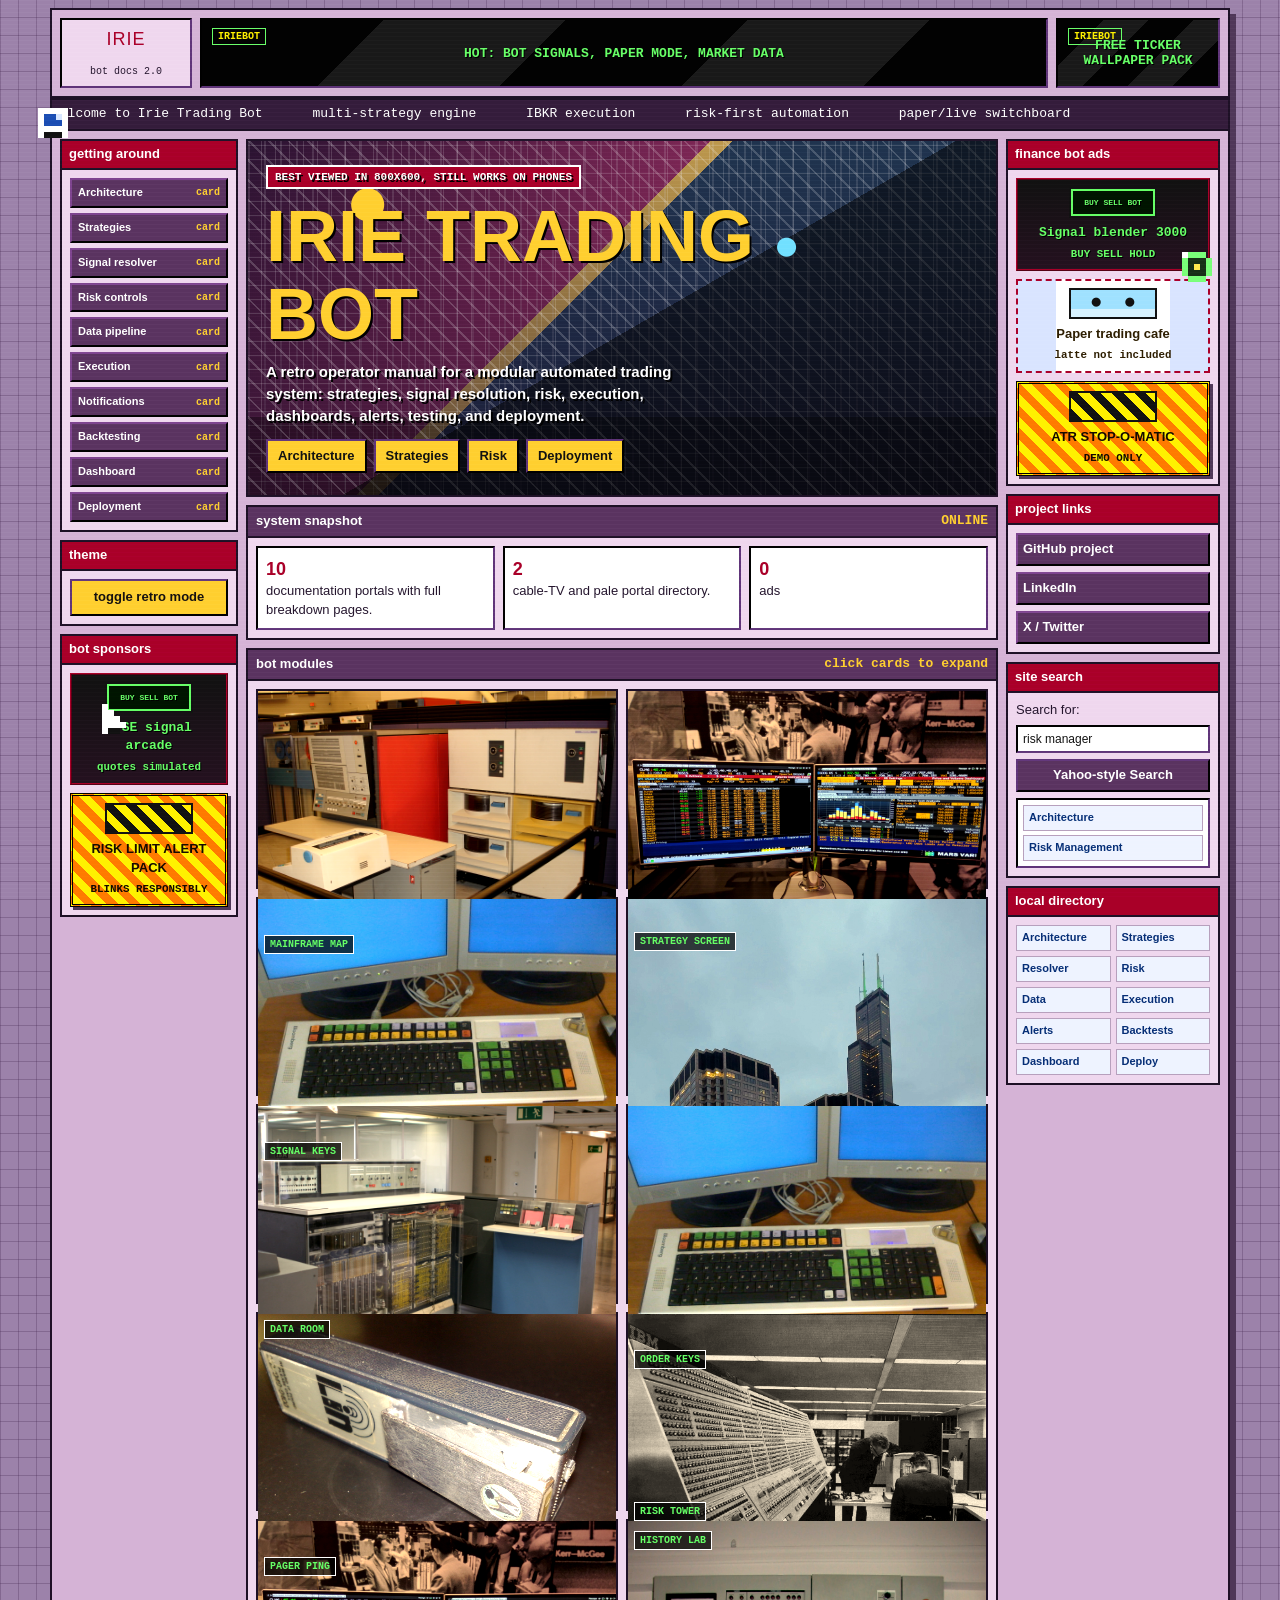
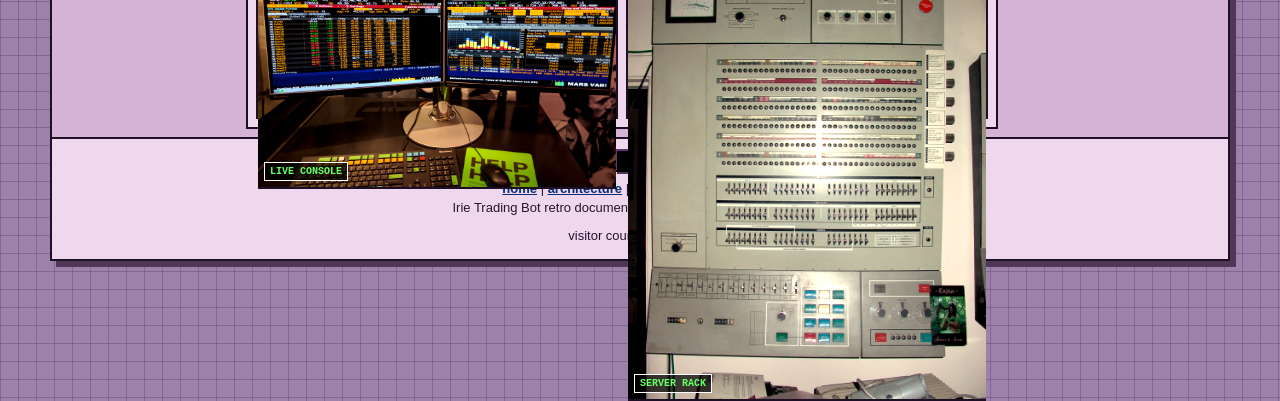
==== index.html @ a52a7d9b "Irie Web live site initial commit" ====
<!DOCTYPE html>
<html lang="en">
<head>
  <meta charset="UTF-8" />
  <meta name="viewport" content="width=device-width, initial-scale=1.0" />
  <title>Irie Trading Bot |  Docs</title>
  <meta name="description" content="A responsive early-2000s retro documentation site for the Irie Trading Bot." />
  <link rel="stylesheet" href="style.css" />
</head>
<body>
  <a class="skip-link" href="#main">Skip to bot sections</a>

  <div class="float-icon disk" style="top: 12%; left: 3%; animation-duration: 11s;"></div>
  <div class="float-icon chip" style="top: 28%; right: 5%; animation-duration: 14s;"></div>
  <div class="float-icon cursor" style="bottom: 18%; left: 8%; animation-duration: 9s;"></div>

  <div class="site-shell">
    <header>
      <div class="top-strip">
        <div class="logo-tile">IRIE<span>bot docs 2.0</span></div>
        <button class="top-ad" type="button" data-ad data-label="HOT: BOT SIGNALS, PAPER MODE, MARKET DATA"></button>
        <button class="top-ad" type="button" data-ad data-label="FREE TICKER WALLPAPER PACK"></button>
      </div>
      <div class="marquee-bar" aria-label="site updates">
        <div class="marquee-track">
          <span>Welcome to Irie Trading Bot </span>
          <span>multi-strategy engine</span>
          <span>IBKR execution</span>
          <span>risk-first automation</span>
          <span>paper/live switchboard</span>
        </div>
      </div>
    </header>

    <div class="layout">
      <aside class="side-rail" aria-label="section navigation">
        <section class="box">
          <div class="box-title">getting around</div>
          <div class="box-body">
            <nav>
              <ul class="toc-list">
                <li><a class="toc-link" href="#architecture">Architecture <small>card</small></a></li>
                <li><a class="toc-link" href="#strategies">Strategies <small>card</small></a></li>
                <li><a class="toc-link" href="#signal-resolver">Signal resolver <small>card</small></a></li>
                <li><a class="toc-link" href="#risk-management">Risk controls <small>card</small></a></li>
                <li><a class="toc-link" href="#data-pipeline">Data pipeline <small>card</small></a></li>
                <li><a class="toc-link" href="#execution">Execution <small>card</small></a></li>
                <li><a class="toc-link" href="#notifications">Notifications <small>card</small></a></li>
                <li><a class="toc-link" href="#backtesting">Backtesting <small>card</small></a></li>
                <li><a class="toc-link" href="#dashboard">Dashboard <small>card</small></a></li>
                <li><a class="toc-link" href="#deployment">Deployment <small>card</small></a></li>
              </ul>
            </nav>
          </div>
        </section>

        <section class="box">
          <div class="box-title">theme</div>
          <div class="box-body">
            <button class="theme-toggle" type="button" data-theme-toggle>toggle retro mode</button>
          </div>
        </section>

        <section class="box">
          <div class="box-title">bot sponsors</div>
          <div class="box-body ad-stack">
            <button class="ad-unit market-ad" type="button" data-ad>
              <span class="ad-pixel ticker"></span>
              NYSE signal arcade
              <small>quotes simulated</small>
            </button>
            <button class="ad-unit alert-ad" type="button" data-ad>
              <span class="ad-pixel warning"></span>
              Risk limit alert pack
              <small>blinks responsibly</small>
            </button>
          </div>
        </section>
      </aside>

      <main class="content" id="main">
        <section class="hero home-hero" aria-labelledby="page-title">
          <div class="hero-grid"></div>
          <div class="hero-art"></div>
          <div class="hero-copy">
            <span class="hero-kicker">best viewed in 800x600, still works on phones</span>
            <h1 id="page-title">Irie Trading Bot</h1>
            <p>A retro operator manual for a modular automated trading system: strategies, signal resolution, risk, execution, dashboards, alerts, testing, and deployment.</p>
            <div class="hero-buttons">
              <a class="button" href="architecture.html">Architecture</a>
              <a class="button" href="strategies.html">Strategies</a>
              <a class="button" href="risk-management.html">Risk</a>
              <a class="button" href="deployment.html">Deployment</a>
            </div>
          </div>
        </section>

        <section class="section-window" aria-labelledby="snapshot-title">
          <div class="window-title"><span id="snapshot-title">system snapshot</span><span>ONLINE</span></div>
          <div class="intro-grid">
            <div class="stat-box"><strong>10</strong> documentation portals with full breakdown pages.</div>
            <div class="stat-box"><strong>2</strong> cable-TV and pale portal directory.</div>
            <div class="stat-box"><strong>0</strong>  ads</div>
          </div>
        </section>

        <section class="section-window" aria-labelledby="cards-title">
          <div class="window-title"><span id="cards-title">bot modules</span><span>click cards to expand</span></div>
          <div class="card-grid">
            <article class="retro-card" id="architecture">
              <button class="card-trigger" type="button" data-card-toggle aria-expanded="false">
                <span class="card-image" data-art="architecture"><img src="images/IBM_System360_Model_30.jpg" alt="Vintage IBM System/360 computer installation" loading="lazy" /><span class="image-badge">mainframe map</span></span>
                <span class="card-label"><strong>Modular Architecture</strong><span>Config, data, strategies, live engine, execution, risk, monitoring, and backtest modules.</span></span>
              </button>
              <div class="card-detail">
                <p>The bot is arranged as independent services connected by clear contracts, so each layer can be swapped, tested, or extended without rewriting the whole system.</p>
                <div class="card-actions"><a class="button" href="architecture.html">open architecture page</a></div>
              </div>
            </article>

            <article class="retro-card" id="strategies">
              <button class="card-trigger" type="button" data-card-toggle aria-expanded="false">
                <span class="card-image" data-art="strategies"><img src="images/Bloomberg_Terminal_Museum.jpg" alt="Bloomberg terminal with market screens and keyboard" loading="lazy" /><span class="image-badge">strategy screen</span></span>
                <span class="card-label"><strong>Multi-Strategy Engine</strong><span>Trend following, mean reversion, and planned breakout logic share one signal language.</span></span>
              </button>
              <div class="card-detail">
                <p>Strategies calculate their own indicators and return normalized signals, allowing the resolver to decide how the portfolio should act.</p>
                <div class="card-actions"><a class="button" href="strategies.html">open strategies page</a></div>
              </div>
            </article>

            <article class="retro-card" id="signal-resolver">
              <button class="card-trigger" type="button" data-card-toggle aria-expanded="false">
                <span class="card-image" data-art="signal-resolver"><img src="images/Bloomberg_terminal_keyboard.jpg" alt="Early 2000s Bloomberg terminal keyboard" loading="lazy" /><span class="image-badge">signal keys</span></span>
                <span class="card-label"><strong>Signal Resolver</strong><span>Merges competing strategy votes and blocks unsafe position transitions.</span></span>
              </button>
              <div class="card-detail">
                <p>The resolver prevents duplicate entries, closes before reversing, and avoids naked shorting by respecting current holdings before issuing orders.</p>
                <div class="card-actions"><a class="button" href="signal-resolver.html">open resolver page</a></div>
              </div>
            </article>

            <article class="retro-card" id="risk-management">
              <button class="card-trigger" type="button" data-card-toggle aria-expanded="false">
                <span class="card-image" data-art="risk-management"><img src="images/Chicago.Mercantile.Exchange.jpg" alt="Chicago Mercantile Exchange buildings at dusk" loading="lazy" /><span class="image-badge">risk tower</span></span>
                <span class="card-label"><strong>Risk Management</strong><span>Kelly sizing, portfolio heat, exposure limits, daily loss guards, drawdown controls, and ATR stops.</span></span>
              </button>
              <div class="card-detail">
                <p>Risk is treated as the operating system: every trade must pass position sizing, exposure, loss-limit, and stop-placement checks.</p>
                <div class="card-actions"><a class="button" href="risk-management.html">open risk page</a></div>
              </div>
            </article>

            <article class="retro-card" id="data-pipeline">
              <button class="card-trigger" type="button" data-card-toggle aria-expanded="false">
                <span class="card-image" data-art="data-pipeline"><img src="images/DM_IBM_S360.jpg" alt="IBM System/360 computer and operator console" loading="lazy" /><span class="image-badge">data room</span></span>
                <span class="card-label"><strong>Data Pipeline</strong><span>Fetching, caching, rate limiting, and provider abstraction for new data sources.</span></span>
              </button>
              <div class="card-detail">
                <p>The pipeline fetches market bars, caches reusable data, protects provider limits, and keeps the rest of the bot independent from source-specific quirks.</p>
                <div class="card-actions"><a class="button" href="data-pipeline.html">open data page</a></div>
              </div>
            </article>

            <article class="retro-card" id="execution">
              <button class="card-trigger" type="button" data-card-toggle aria-expanded="false">
                <span class="card-image" data-art="execution"><img src="images/Bloomberg_terminal_keyboard.jpg" alt="Financial terminal keyboard used for trading commands" loading="lazy" /><span class="image-badge">order keys</span></span>
                <span class="card-label"><strong>Execution</strong><span>IBKR integration, paper/live modes, market orders, bracket orders, and broker adapters.</span></span>
              </button>
              <div class="card-detail">
                <p>The execution layer translates approved portfolio intent into broker-ready orders while preserving a paper-mode safety lane.</p>
                <div class="card-actions"><a class="button" href="execution.html">open execution page</a></div>
              </div>
            </article>

            <article class="retro-card" id="notifications">
              <button class="card-trigger" type="button" data-card-toggle aria-expanded="false">
                <span class="card-image" data-art="notifications"><img src="images/Motorolaradiobeeper.jpg" alt="Vintage Motorola radio pager" loading="lazy" /><span class="image-badge">pager ping</span></span>
                <span class="card-label"><strong>Notifications</strong><span>Discord webhooks and Telegram bots for trade, error, and status updates.</span></span>
              </button>
              <div class="card-detail">
                <p>Alerts keep the operator informed when trades fire, safeguards trip, connectivity changes, or background services need attention.</p>
                <div class="card-actions"><a class="button" href="notifications.html">open alerts page</a></div>
              </div>
            </article>

            <article class="retro-card" id="backtesting">
              <button class="card-trigger" type="button" data-card-toggle aria-expanded="false">
                <span class="card-image" data-art="backtesting"><img src="images/360-91-panel.jpg" alt="IBM System/360 Model 91 operator panel" loading="lazy" /><span class="image-badge">history lab</span></span>
                <span class="card-label"><strong>Backtesting</strong><span>Historical validation, performance metrics, and a path toward multi-strategy simulation.</span></span>
              </button>
              <div class="card-detail">
                <p>The backtesting engine measures strategy behavior before live deployment, highlighting returns, drawdown, win rate, Sharpe, and trade quality.</p>
                <div class="card-actions"><a class="button" href="backtesting.html">open backtesting page</a></div>
              </div>
            </article>

            <article class="retro-card" id="dashboard">
              <button class="card-trigger" type="button" data-card-toggle aria-expanded="false">
                <span class="card-image" data-art="dashboard"><img src="images/Bloomberg_Terminal_Museum.jpg" alt="Bloomberg terminal dashboard screens" loading="lazy" /><span class="image-badge">live console</span></span>
                <span class="card-label"><strong>FastAPI Dashboard</strong><span>Local browser views for positions, equity, health, signals, and live bot state.</span></span>
              </button>
              <div class="card-detail">
                <p>The dashboard exposes operational endpoints and human-readable views for monitoring the bot without tailing logs all day.</p>
                <div class="card-actions"><a class="button" href="dashboard.html">open dashboard page</a></div>
              </div>
            </article>

            <article class="retro-card" id="deployment">
              <button class="card-trigger" type="button" data-card-toggle aria-expanded="false">
                <span class="card-image" data-art="deployment"><img src="images/IBM360-65-1.corestore.jpg" alt="IBM System/360 Model 65 operator console" loading="lazy" /><span class="image-badge">server rack</span></span>
                <span class="card-label"><strong>Deployment</strong><span>Oracle Cloud VPS, Docker, systemd, secrets, networking, and server hardening.</span></span>
              </button>
              <div class="card-detail">
                <p>Deployment turns the bot into a managed service with predictable startup, logs, environment files, firewall rules, and recovery behavior.</p>
                <div class="card-actions"><a class="button" href="deployment.html">open deployment page</a></div>
              </div>
            </article>
          </div>
        </section>
      </main>

      <aside class="right-rail" aria-label="ads and project links">
        <section class="box">
          <div class="box-title">finance bot ads</div>
          <div class="box-body ad-stack">
            <button class="ad-unit market-ad" type="button" data-ad>
              <span class="ad-pixel ticker"></span>
              Signal blender 3000
              <small>BUY SELL HOLD</small>
            </button>
            <button class="ad-unit bot-ad" type="button" data-ad>
              <span class="ad-pixel robot"></span>
              Paper trading cafe
              <small>latte not included</small>
            </button>
            <button class="ad-unit alert-ad" type="button" data-ad>
              <span class="ad-pixel warning"></span>
              ATR stop-o-matic
              <small>demo only</small>
            </button>
          </div>
        </section>

        <section class="box">
          <div class="box-title">project links</div>
          <div class="box-body social-grid">
            <a href="https://github.com/Native-254/trading-bot" target="_blank" rel="noreferrer">GitHub project</a>
            <a href="https://www.linkedin.com/in/munene-howell-146163202/" target="_blank" rel="noreferrer">LinkedIn</a>
            <a href="https://x.com/howie2541" target="_blank" rel="noreferrer">X / Twitter</a>
          </div>
        </section>

        <section class="box">
          <div class="box-title">site search</div>
          <div class="box-body">
            <form class="site-search" data-site-search>
              <label for="site-search">Search for:</label>
              <input id="site-search" type="search" value="risk manager" autocomplete="off" />
              <button class="plain-button" type="submit">Yahoo-style Search</button>
              <div class="search-results" data-search-results aria-live="polite"></div>
            </form>
          </div>
        </section>

        <section class="box">
          <div class="box-title">local directory</div>
          <div class="box-body directory-grid">
            <a href="architecture.html">Architecture</a>
            <a href="strategies.html">Strategies</a>
            <a href="signal-resolver.html">Resolver</a>
            <a href="risk-management.html">Risk</a>
            <a href="data-pipeline.html">Data</a>
            <a href="execution.html">Execution</a>
            <a href="notifications.html">Alerts</a>
            <a href="backtesting.html">Backtests</a>
            <a href="dashboard.html">Dashboard</a>
            <a href="deployment.html">Deploy</a>
          </div>
        </section>
      </aside>
    </div>

    <footer class="footer">
      <div class="footer-icons" aria-label="retro footer badges">
        <a class="footer-icon" href="index.html">HOME</a>
        <a class="footer-icon" href="architecture.html">SYS MAP</a>
        <a class="footer-icon" href="risk-management.html">RISK</a>
        <a class="footer-icon" href="dashboard.html">LIVE</a>
        <a class="footer-icon" href="deployment.html">VPS</a>
      </div>
      <a href="index.html">home</a> |
      <a href="architecture.html">architecture</a> |
      <a href="strategies.html">strategies</a> |
      <a href="deployment.html">deployment</a>
      <br />
      Irie Trading Bot retro documentation. Best viewed anywhere now.
      <br />
      visitor count: <span class="counter" data-counter>000128</span>
    </footer>
  </div>

  <script src="site.js"></script>
</body>
</html>
---- style.css ----
:root {
  color-scheme: dark;
  --page: #9c82aa;
  --page-grid: rgba(63, 35, 76, 0.28);
  --ink: #24152d;
  --panel: #d5b3d6;
  --panel-soft: #efd7ee;
  --panel-dark: #5a3360;
  --panel-darker: #341c3b;
  --trim: #1d1025;
  --hot: #a90028;
  --hot-2: #ffcf2f;
  --link: #062e76;
  --visited: #5b1877;
  --green: #54b448;
  --blue: #6ca8d9;
  --shadow: #4f3758;
  --ad: #f1dc73;
  --ad-ink: #2c1d00;
  --card-radius: 0;
}

body.light-retro {
  color-scheme: light;
  --page: #d7e6f9;
  --page-grid: rgba(79, 112, 150, 0.22);
  --ink: #142944;
  --panel: #f4f8ff;
  --panel-soft: #ffffff;
  --panel-dark: #c8d9ef;
  --panel-darker: #6d8ab0;
  --trim: #1a3559;
  --hot: #7b1d8a;
  --hot-2: #fff06a;
  --link: #0645ad;
  --visited: #673c96;
  --green: #227a30;
  --blue: #2d71ad;
  --shadow: #7f9dc1;
  --ad: #fff3a8;
  --ad-ink: #1c2a3b;
}

* {
  box-sizing: border-box;
}

html {
  scroll-behavior: smooth;
}

body {
  margin: 0;
  min-width: 320px;
  background:
    linear-gradient(90deg, var(--page-grid) 1px, transparent 1px),
    linear-gradient(0deg, var(--page-grid) 1px, transparent 1px),
    var(--page);
  background-size: 18px 18px;
  color: var(--ink);
  font-family: Verdana, Geneva, Tahoma, sans-serif;
  font-size: 13px;
  line-height: 1.45;
}

body::before {
  content: "";
  position: fixed;
  inset: 0;
  pointer-events: none;
  background: repeating-linear-gradient(
    to bottom,
    rgba(255, 255, 255, 0.08),
    rgba(255, 255, 255, 0.08) 1px,
    transparent 1px,
    transparent 4px
  );
  mix-blend-mode: soft-light;
  z-index: 20;
}

a {
  color: var(--link);
  font-weight: 700;
  text-decoration: underline;
}

a:visited {
  color: var(--visited);
}

a:hover,
a:focus-visible {
  background: var(--hot-2);
  color: #160a1d;
  outline: 2px dotted var(--trim);
  outline-offset: 2px;
}

button,
.button,
.toc-link,
.card-trigger,
.ad-unit {
  cursor: pointer;
}

button {
  font: inherit;
}

.skip-link {
  position: absolute;
  left: 8px;
  top: -40px;
  background: var(--hot-2);
  color: #111;
  padding: 6px 10px;
  z-index: 30;
}

.skip-link:focus {
  top: 8px;
}

.site-shell {
  width: min(1180px, calc(100% - 18px));
  margin: 8px auto 24px;
  border: 2px solid var(--trim);
  box-shadow: 6px 6px 0 var(--shadow);
  background: var(--panel);
}

.top-strip {
  display: grid;
  grid-template-columns: 132px 1fr 164px;
  gap: 8px;
  padding: 8px;
  border-bottom: 2px solid var(--trim);
  background: var(--panel);
}

.logo-tile,
.top-ad {
  min-height: 70px;
  border: 2px inset var(--trim);
  background: var(--panel-soft);
}

.logo-tile {
  display: grid;
  place-items: center;
  text-align: center;
  font-family: Impact, "Arial Black", sans-serif;
  font-size: 18px;
  letter-spacing: 1px;
  color: var(--hot);
  text-decoration: none;
}

.logo-tile:visited {
  color: var(--hot);
}

.logo-tile span {
  display: block;
  color: var(--ink);
  font-family: "Courier New", monospace;
  font-size: 10px;
  letter-spacing: 0;
}

.top-ad {
  position: relative;
  overflow: hidden;
  background:
    linear-gradient(135deg, #020202 0 20%, #191919 20% 40%, #020202 40% 60%, #191919 60% 80%, #020202 80%),
    #020202;
}

.top-ad::before {
  content: "IRIEBOT";
  position: absolute;
  left: 10px;
  top: 8px;
  padding: 2px 5px;
  border: 1px solid #66ff66;
  color: #fff100;
  font: 700 10px "Courier New", monospace;
}

.top-ad::after {
  content: attr(data-label);
  position: absolute;
  inset: 0;
  display: grid;
  place-items: center;
  color: #66ff66;
  font: 700 13px "Courier New", monospace;
  text-align: center;
  text-shadow: 1px 1px #000;
}

.marquee-bar {
  overflow: hidden;
  border-top: 2px solid var(--trim);
  border-bottom: 2px solid var(--trim);
  background: var(--panel-darker);
  color: #fff;
  font-family: "Courier New", monospace;
  white-space: nowrap;
}

.marquee-track {
  display: inline-block;
  min-width: 100%;
  padding: 5px 0;
  animation: marquee 28s linear infinite;
}

.marquee-track span {
  padding-right: 42px;
}

@keyframes marquee {
  from { transform: translateX(100%); }
  to { transform: translateX(-100%); }
}

.layout {
  display: grid;
  grid-template-columns: 178px minmax(0, 1fr) 214px;
  gap: 8px;
  padding: 8px;
}

.side-rail,
.right-rail,
.content {
  min-width: 0;
}

.box {
  border: 2px solid var(--trim);
  background: var(--panel-soft);
  margin-bottom: 8px;
}

.box-title {
  padding: 4px 7px;
  background: var(--hot);
  color: #fff;
  font-weight: 700;
  text-transform: lowercase;
  border-bottom: 2px solid var(--trim);
}

.box-body {
  padding: 8px;
}

.toc-list,
.link-list {
  display: grid;
  gap: 5px;
  margin: 0;
  padding: 0;
  list-style: none;
}

.toc-link {
  display: grid;
  grid-template-columns: 1fr auto;
  gap: 4px;
  align-items: center;
  padding: 5px 6px;
  border: 2px outset var(--panel-darker);
  background: var(--panel-dark);
  color: #fff;
  font-size: 11px;
  text-decoration: none;
}

.toc-link:visited {
  color: #fff;
}

.toc-link:hover,
.toc-link:focus-visible {
  border-style: inset;
  background: var(--hot);
  color: #fff;
}

.toc-link small {
  color: var(--hot-2);
  font: 700 10px "Courier New", monospace;
}

.theme-toggle {
  width: 100%;
  padding: 7px;
  border: 2px outset var(--trim);
  background: var(--hot-2);
  color: #151010;
  font-weight: 700;
}

.theme-toggle:active {
  border-style: inset;
}

.hero {
  position: relative;
  min-height: 292px;
  overflow: hidden;
  border: 2px solid var(--trim);
  background: #111;
}

.hero.home-hero {
  background:
    linear-gradient(rgba(27, 13, 40, 0.15), rgba(27, 13, 40, 0.65)),
    repeating-linear-gradient(90deg, rgba(255,255,255,0.15) 0 2px, transparent 2px 16px),
    linear-gradient(135deg, #2c1433 0%, #8f2b5d 42%, #d9b053 42% 44%, #203a55 44% 100%);
}

.hero.topic-hero {
  min-height: 248px;
}

.hero-grid {
  position: absolute;
  inset: 0;
  opacity: 0.95;
  background:
    linear-gradient(transparent 0 78%, rgba(0,0,0,0.35) 78%),
    repeating-linear-gradient(0deg, transparent 0 13px, rgba(255,255,255,0.16) 13px 14px),
    repeating-linear-gradient(90deg, transparent 0 13px, rgba(255,255,255,0.16) 13px 14px);
}

.hero-art {
  position: absolute;
  inset: 0;
  background:
    radial-gradient(circle at 16% 18%, var(--hot-2) 0 16px, transparent 17px),
    radial-gradient(circle at 72% 30%, #71e0ff 0 9px, transparent 10px),
    linear-gradient(150deg, transparent 0 52%, rgba(0,0,0,0.52) 52%),
    repeating-linear-gradient(45deg, transparent 0 12px, rgba(255,255,255,0.18) 12px 14px);
}

.hero-copy {
  position: relative;
  z-index: 1;
  width: min(620px, 92%);
  padding: 24px 18px 22px;
  color: #fff;
  text-shadow: 2px 2px #000;
}

.hero-kicker {
  display: inline-block;
  padding: 4px 7px;
  margin-bottom: 9px;
  border: 2px solid #fff;
  background: var(--hot);
  color: #fff;
  font: 700 11px "Courier New", monospace;
  text-transform: uppercase;
}

h1,
h2,
h3 {
  margin: 0 0 8px;
  line-height: 1.08;
}

h1 {
  font-family: Impact, "Arial Black", sans-serif;
  font-size: clamp(38px, 8vw, 72px);
  color: var(--hot-2);
  letter-spacing: 0;
  text-transform: uppercase;
}

.topic-hero h1 {
  font-size: clamp(34px, 7vw, 62px);
}

h2 {
  font-size: 18px;
  color: var(--hot);
}

h3 {
  font-size: 14px;
  color: var(--panel-darker);
}

.hero-copy p {
  max-width: 52ch;
  margin: 0 0 12px;
  font-size: 15px;
  font-weight: 700;
}

.topic-art {
  position: absolute;
  right: 16px;
  bottom: 16px;
  width: min(300px, 38%);
  height: 132px;
  z-index: 1;
  border: 2px solid #fff;
  box-shadow: 5px 5px 0 rgba(0, 0, 0, 0.55);
}

.topic-art .card-image {
  display: block;
  width: 100%;
  height: 100%;
  border-bottom: 0;
}

.hero-buttons {
  display: flex;
  flex-wrap: wrap;
  gap: 7px;
}

.button {
  display: inline-flex;
  align-items: center;
  justify-content: center;
  min-height: 32px;
  padding: 6px 10px;
  border: 2px outset var(--trim);
  background: var(--hot-2);
  color: #111;
  font-weight: 700;
  text-decoration: none;
  text-shadow: none;
}

.button:visited {
  color: #111;
}

.button:hover,
.button:focus-visible {
  border-style: inset;
  background: #fff;
}

.section-window {
  margin-top: 8px;
  border: 2px solid var(--trim);
  background: var(--panel-soft);
}

.window-title {
  display: flex;
  justify-content: space-between;
  gap: 8px;
  padding: 5px 8px;
  border-bottom: 2px solid var(--trim);
  background: var(--panel-dark);
  color: #fff;
  font-weight: 700;
}

.window-title span:last-child {
  color: var(--hot-2);
  font-family: "Courier New", monospace;
}

.intro-grid {
  display: grid;
  grid-template-columns: repeat(3, 1fr);
  gap: 8px;
  padding: 8px;
}

.stat-box {
  min-height: 84px;
  border: 2px inset var(--trim);
  background: #fff;
  padding: 8px;
}

.stat-box strong {
  display: block;
  color: var(--hot);
  font-size: 18px;
}

.card-grid {
  display: grid;
  grid-template-columns: repeat(2, minmax(0, 1fr));
  gap: 8px;
  padding: 8px;
}

.retro-card {
  border: 2px solid var(--trim);
  background: var(--panel);
  scroll-margin-top: 10px;
}

.card-trigger {
  width: 100%;
  display: grid;
  grid-template-rows: 118px auto;
  padding: 0;
  border: 0;
  text-align: left;
  background: transparent;
  color: inherit;
}

.card-image {
  position: relative;
  display: block;
  overflow: hidden;
  border-bottom: 2px solid var(--trim);
  background: var(--art-bg, #293b66);
}

.card-image img {
  position: relative;
  z-index: 2;
  display: block;
  width: 100%;
  height: 100%;
  min-height: inherit;
  object-fit: cover;
  filter: sepia(0.32) saturate(1.35) contrast(1.14);
}

.card-image::before,
.card-image::after {
  content: "";
  position: absolute;
  inset: 0;
  z-index: 0;
}

.card-image::before {
  background:
    var(--art-one, radial-gradient(circle at 20% 25%, #fff 0 8px, transparent 9px)),
    var(--art-two, linear-gradient(135deg, transparent 0 50%, rgba(0,0,0,0.35) 50%)),
    repeating-linear-gradient(90deg, rgba(255,255,255,0.18) 0 2px, transparent 2px 14px);
}

.card-image::after {
  background:
    linear-gradient(90deg, rgba(255,255,255,0.1), transparent 34%, rgba(0,0,0,0.16)),
    repeating-linear-gradient(0deg, transparent 0 10px, rgba(0,0,0,0.18) 10px 11px),
    repeating-linear-gradient(90deg, transparent 0 10px, rgba(0,0,0,0.12) 10px 11px);
  pointer-events: none;
}

.image-badge {
  position: absolute;
  left: 6px;
  bottom: 6px;
  z-index: 3;
  padding: 3px 5px;
  border: 1px solid #fff;
  background: rgba(0, 0, 0, 0.72);
  color: #66ff66;
  font: 700 10px "Courier New", monospace;
  text-transform: uppercase;
}

.card-label {
  display: grid;
  gap: 5px;
  padding: 8px;
}

.card-label strong {
  font-size: 15px;
  color: var(--hot);
}

.card-label span {
  font-size: 12px;
}

.retro-card:hover .card-label,
.retro-card:focus-within .card-label {
  background: #fff7c7;
}

.card-detail {
  display: none;
  padding: 8px;
  border-top: 2px dotted var(--trim);
  background: var(--panel-soft);
}

.retro-card.is-open .card-detail {
  display: block;
}

.card-detail p {
  margin: 0 0 8px;
}

.card-actions {
  display: flex;
  flex-wrap: wrap;
  gap: 7px;
  align-items: center;
}

.plain-button {
  border: 2px outset var(--trim);
  background: var(--panel-dark);
  color: #fff;
  padding: 5px 8px;
  font-weight: 700;
}

.plain-button:active {
  border-style: inset;
}

.site-search {
  display: grid;
  gap: 6px;
}

.site-search input {
  width: 100%;
  border: 2px inset var(--trim);
  padding: 5px;
  background: #fff;
  color: #111;
  font: 12px Verdana, Geneva, Tahoma, sans-serif;
}

.search-results {
  display: grid;
  gap: 4px;
  min-height: 24px;
  padding: 5px;
  border: 2px inset var(--trim);
  background: #fff;
}

.search-results a,
.directory-grid a {
  display: block;
  padding: 4px 5px;
  border: 1px solid #b7a0bd;
  background: #eef3ff;
  color: var(--link);
  font-size: 11px;
  text-decoration: none;
}

.search-results a:hover,
.search-results a:focus-visible,
.directory-grid a:hover,
.directory-grid a:focus-visible {
  background: var(--hot-2);
}

.search-empty {
  color: #5d5365;
  font: 11px "Courier New", monospace;
}

.directory-grid {
  display: grid;
  grid-template-columns: repeat(2, minmax(0, 1fr));
  gap: 5px;
}

.ad-stack {
  display: grid;
  gap: 8px;
}

.ad-unit {
  width: 100%;
  min-height: 86px;
  padding: 7px;
  border: 2px dashed var(--hot);
  background: var(--ad);
  color: var(--ad-ink);
  text-align: center;
  font-weight: 700;
}

.ad-unit.alert-ad {
  border: 3px double #000;
  background:
    repeating-linear-gradient(45deg, #fff100 0 8px, #ff7a00 8px 16px);
  color: #130900;
  text-transform: uppercase;
  box-shadow: 3px 3px 0 var(--shadow);
}

.ad-unit.market-ad {
  background:
    linear-gradient(#111, #24111f),
    #111;
  color: #66ff66;
  border-style: ridge;
  font-family: "Courier New", monospace;
  text-shadow: 1px 1px #000;
}

.ad-unit.bot-ad {
  background:
    linear-gradient(90deg, #d9e4ff 0 20%, #fff 20% 80%, #d9e4ff 80%);
}

.ad-unit:focus-visible {
  outline: 2px dotted var(--trim);
  outline-offset: 2px;
}

.ad-unit[data-clicked="true"] {
  background: #baffc8;
}

.ad-pixel {
  display: block;
  width: 88px;
  height: 31px;
  margin: 0 auto 6px;
  border: 2px solid #111;
  background:
    linear-gradient(90deg, #ff0040 0 25%, #ffef00 25% 50%, #00b7ff 50% 75%, #3aff58 75%),
    #ffef00;
}

.ad-pixel.ticker {
  background:
    linear-gradient(#001400, #001400),
    #001400;
  box-shadow: inset 0 0 0 2px #66ff66;
}

.ad-pixel.ticker::after {
  content: "BUY SELL BOT";
  display: block;
  color: #66ff66;
  font: 700 8px/27px "Courier New", monospace;
}

.ad-pixel.warning {
  background:
    repeating-linear-gradient(45deg, #111 0 8px, #fff100 8px 16px);
}

.ad-pixel.robot {
  background:
    radial-gradient(circle at 30% 45%, #111 0 4px, transparent 5px),
    radial-gradient(circle at 70% 45%, #111 0 4px, transparent 5px),
    linear-gradient(#9fe1ff 0 70%, #d7f2ff 70%);
}

.ad-unit small {
  display: block;
  margin-top: 4px;
  font-family: "Courier New", monospace;
}

.social-grid {
  display: grid;
  gap: 6px;
}

.social-grid a {
  display: block;
  padding: 5px;
  border: 2px outset var(--panel-darker);
  background: var(--panel-dark);
  color: #fff;
  text-decoration: none;
}

.social-grid a:visited {
  color: #fff;
}

.detail-layout {
  display: grid;
  grid-template-columns: minmax(0, 1fr) 230px;
  gap: 8px;
  padding: 8px;
}

.article-panel {
  border: 2px solid var(--trim);
  background: var(--panel-soft);
}

.article-body {
  padding: 12px;
}

.article-body p {
  margin: 0 0 10px;
}

.info-table {
  width: 100%;
  border-collapse: collapse;
  margin: 10px 0;
  background: #fff;
}

.info-table th,
.info-table td {
  border: 2px solid var(--trim);
  padding: 7px;
  text-align: left;
  vertical-align: top;
}

.info-table th {
  background: var(--panel-dark);
  color: #fff;
}

.code-window {
  margin: 10px 0;
  border: 2px solid var(--trim);
  background: #120817;
  color: #80ff80;
  overflow: auto;
}

.code-window pre {
  margin: 0;
  padding: 10px;
  font: 12px/1.5 "Courier New", monospace;
}

.feature-list {
  margin: 0 0 10px 18px;
  padding: 0;
}

.feature-list li {
  margin-bottom: 6px;
}

.footer {
  padding: 10px;
  border-top: 2px solid var(--trim);
  background: var(--panel-soft);
  text-align: center;
}

.footer-icons {
  display: flex;
  flex-wrap: wrap;
  justify-content: center;
  gap: 6px;
  margin-bottom: 8px;
}

.footer-icon {
  min-width: 54px;
  padding: 4px 6px;
  border: 2px outset var(--trim);
  background: #000;
  color: #66ff66;
  font: 700 10px "Courier New", monospace;
  text-decoration: none;
  box-shadow: 2px 2px 0 var(--shadow);
}

.footer-icon:visited {
  color: #66ff66;
}

.counter {
  display: inline-block;
  margin-top: 7px;
  padding: 3px 8px;
  border: 2px inset var(--trim);
  background: #000;
  color: #5cff5c;
  font: 700 13px "Courier New", monospace;
}

.float-icon {
  position: fixed;
  z-index: 10;
  width: 34px;
  height: 34px;
  pointer-events: none;
  image-rendering: pixelated;
  animation: floaty 12s linear infinite;
}

.float-icon::before {
  content: "";
  display: block;
  width: 6px;
  height: 6px;
  background: #fff;
  box-shadow: var(--pixels);
}

.disk {
  --pixels:
    6px 0 #fff, 12px 0 #fff, 18px 0 #fff, 24px 0 #fff,
    0 6px #fff, 6px 6px #1b4db3, 12px 6px #1b4db3, 18px 6px #d7e6ff, 24px 6px #fff,
    0 12px #fff, 6px 12px #1b4db3, 12px 12px #1b4db3, 18px 12px #1b4db3, 24px 12px #fff,
    0 18px #fff, 6px 18px #fff, 12px 18px #fff, 18px 18px #fff, 24px 18px #fff,
    0 24px #fff, 6px 24px #111, 12px 24px #111, 18px 24px #111, 24px 24px #fff;
}

.chip {
  --pixels:
    6px 0 #78ff78, 12px 0 #78ff78, 18px 0 #78ff78,
    0 6px #78ff78, 6px 6px #173017, 12px 6px #173017, 18px 6px #173017, 24px 6px #78ff78,
    0 12px #78ff78, 6px 12px #173017, 12px 12px #ffe84d, 18px 12px #173017, 24px 12px #78ff78,
    0 18px #78ff78, 6px 18px #173017, 12px 18px #173017, 18px 18px #173017, 24px 18px #78ff78,
    6px 24px #78ff78, 12px 24px #78ff78, 18px 24px #78ff78;
}

.cursor {
  --pixels:
    0 0 #fff, 0 6px #fff, 6px 6px #fff, 0 12px #fff, 6px 12px #fff, 12px 12px #fff,
    0 18px #fff, 6px 18px #fff, 12px 18px #fff, 18px 18px #fff,
    0 24px #fff, 6px 24px #111, 12px 24px #111;
}

@keyframes floaty {
  0% { transform: translate(0, 0); }
  25% { transform: translate(22px, -18px); }
  50% { transform: translate(44px, 0); }
  75% { transform: translate(18px, 20px); }
  100% { transform: translate(0, 0); }
}

[data-art="architecture"] {
  --art-bg: linear-gradient(135deg, #22345f, #633c86);
  --art-one: linear-gradient(90deg, transparent 0 12%, #ffe66d 12% 18%, transparent 18% 28%, #88f7ff 28% 34%, transparent 34% 44%, #ff88bc 44% 50%, transparent 50%);
  --art-two: linear-gradient(0deg, rgba(0,0,0,0.52) 0 24%, transparent 24%);
}

[data-art="strategies"] {
  --art-bg: linear-gradient(135deg, #244d36, #273d78);
  --art-one: linear-gradient(135deg, transparent 0 42%, #7cff9e 42% 46%, transparent 46% 58%, #ffef66 58% 62%, transparent 62%);
  --art-two: radial-gradient(circle at 72% 25%, #fff 0 12px, transparent 13px);
}

[data-art="signal-resolver"] {
  --art-bg: linear-gradient(135deg, #1e2855, #6b214f);
  --art-one: radial-gradient(circle at 25% 32%, #7cf8ff 0 18px, transparent 19px), radial-gradient(circle at 72% 58%, #ffef66 0 18px, transparent 19px);
  --art-two: linear-gradient(90deg, transparent 0 45%, #fff 45% 48%, transparent 48%);
}

[data-art="risk-management"] {
  --art-bg: linear-gradient(135deg, #4f1425, #2c4b78);
  --art-one: radial-gradient(circle at 50% 46%, #ffef66 0 38px, transparent 39px);
  --art-two: linear-gradient(135deg, transparent 0 45%, rgba(255,255,255,0.72) 45% 52%, transparent 52%);
}

[data-art="data-pipeline"] {
  --art-bg: linear-gradient(135deg, #103d52, #6b4b1c);
  --art-one: linear-gradient(90deg, #90efff 0 8%, transparent 8% 22%, #90efff 22% 30%, transparent 30% 45%, #90efff 45% 54%, transparent 54%);
  --art-two: radial-gradient(circle at 83% 22%, #ffef66 0 11px, transparent 12px);
}

[data-art="execution"] {
  --art-bg: linear-gradient(135deg, #682929, #1f4e63);
  --art-one: linear-gradient(155deg, transparent 0 34%, #ffef66 34% 40%, transparent 40% 55%, #ffef66 55% 61%, transparent 61%);
  --art-two: linear-gradient(90deg, rgba(0,0,0,0.42) 0 20%, transparent 20%);
}

[data-art="notifications"] {
  --art-bg: linear-gradient(135deg, #452571, #26715b);
  --art-one: radial-gradient(circle at 35% 48%, #fff 0 23px, transparent 24px), radial-gradient(circle at 64% 48%, #ffef66 0 23px, transparent 24px);
  --art-two: linear-gradient(0deg, rgba(0,0,0,0.35) 0 34%, transparent 34%);
}

[data-art="backtesting"] {
  --art-bg: linear-gradient(135deg, #28436f, #773d2d);
  --art-one: repeating-linear-gradient(90deg, transparent 0 16px, #7cff9e 16px 20px);
  --art-two: linear-gradient(135deg, transparent 0 55%, #ffef66 55% 59%, transparent 59%);
}

[data-art="dashboard"] {
  --art-bg: linear-gradient(135deg, #203354, #7a246a);
  --art-one: linear-gradient(0deg, #7cff9e 0 22%, transparent 22%), linear-gradient(90deg, #ffef66 0 18%, transparent 18% 28%, #90efff 28% 52%, transparent 52%);
  --art-two: radial-gradient(circle at 78% 30%, #fff 0 9px, transparent 10px);
}

[data-art="deployment"] {
  --art-bg: linear-gradient(135deg, #305d81, #4a326b);
  --art-one: radial-gradient(circle at 30% 38%, #fff 0 22px, transparent 23px), radial-gradient(circle at 55% 34%, #fff 0 30px, transparent 31px), radial-gradient(circle at 72% 44%, #fff 0 20px, transparent 21px);
  --art-two: linear-gradient(0deg, rgba(0,0,0,0.4) 0 26%, transparent 26%);
}

@media (max-width: 960px) {
  .top-strip {
    grid-template-columns: 112px 1fr;
  }

  .top-strip .top-ad:last-child {
    display: none;
  }

  .layout,
  .detail-layout {
    grid-template-columns: 1fr;
  }

  .side-rail,
  .right-rail {
    display: grid;
    grid-template-columns: repeat(2, minmax(0, 1fr));
    gap: 8px;
  }

  .side-rail .box,
  .right-rail .box {
    margin-bottom: 0;
  }
}

@media (max-width: 680px) {
  body {
    padding: 0;
    font-size: 12px;
  }

  .site-shell {
    width: 100%;
    margin: 0;
    border-left: 0;
    border-right: 0;
    box-shadow: none;
  }

  .top-strip,
  .side-rail,
  .right-rail,
  .intro-grid,
  .card-grid {
    grid-template-columns: 1fr;
  }

  .top-ad {
    min-height: 52px;
  }

  .hero {
    min-height: 338px;
  }

  .topic-hero {
    min-height: 420px;
  }

  .topic-art {
    left: 12px;
    right: 12px;
    bottom: 12px;
    width: auto;
  }

  .hero-copy {
    padding: 18px 12px;
  }

  h1 {
    font-size: 40px;
  }

  .card-trigger {
    grid-template-rows: 100px auto;
  }

  .float-icon {
    display: none;
  }
}

@media (prefers-reduced-motion: reduce) {
  *,
  *::before,
  *::after {
    animation-duration: 0.01ms !important;
    animation-iteration-count: 1 !important;
    scroll-behavior: auto !important;
  }
}
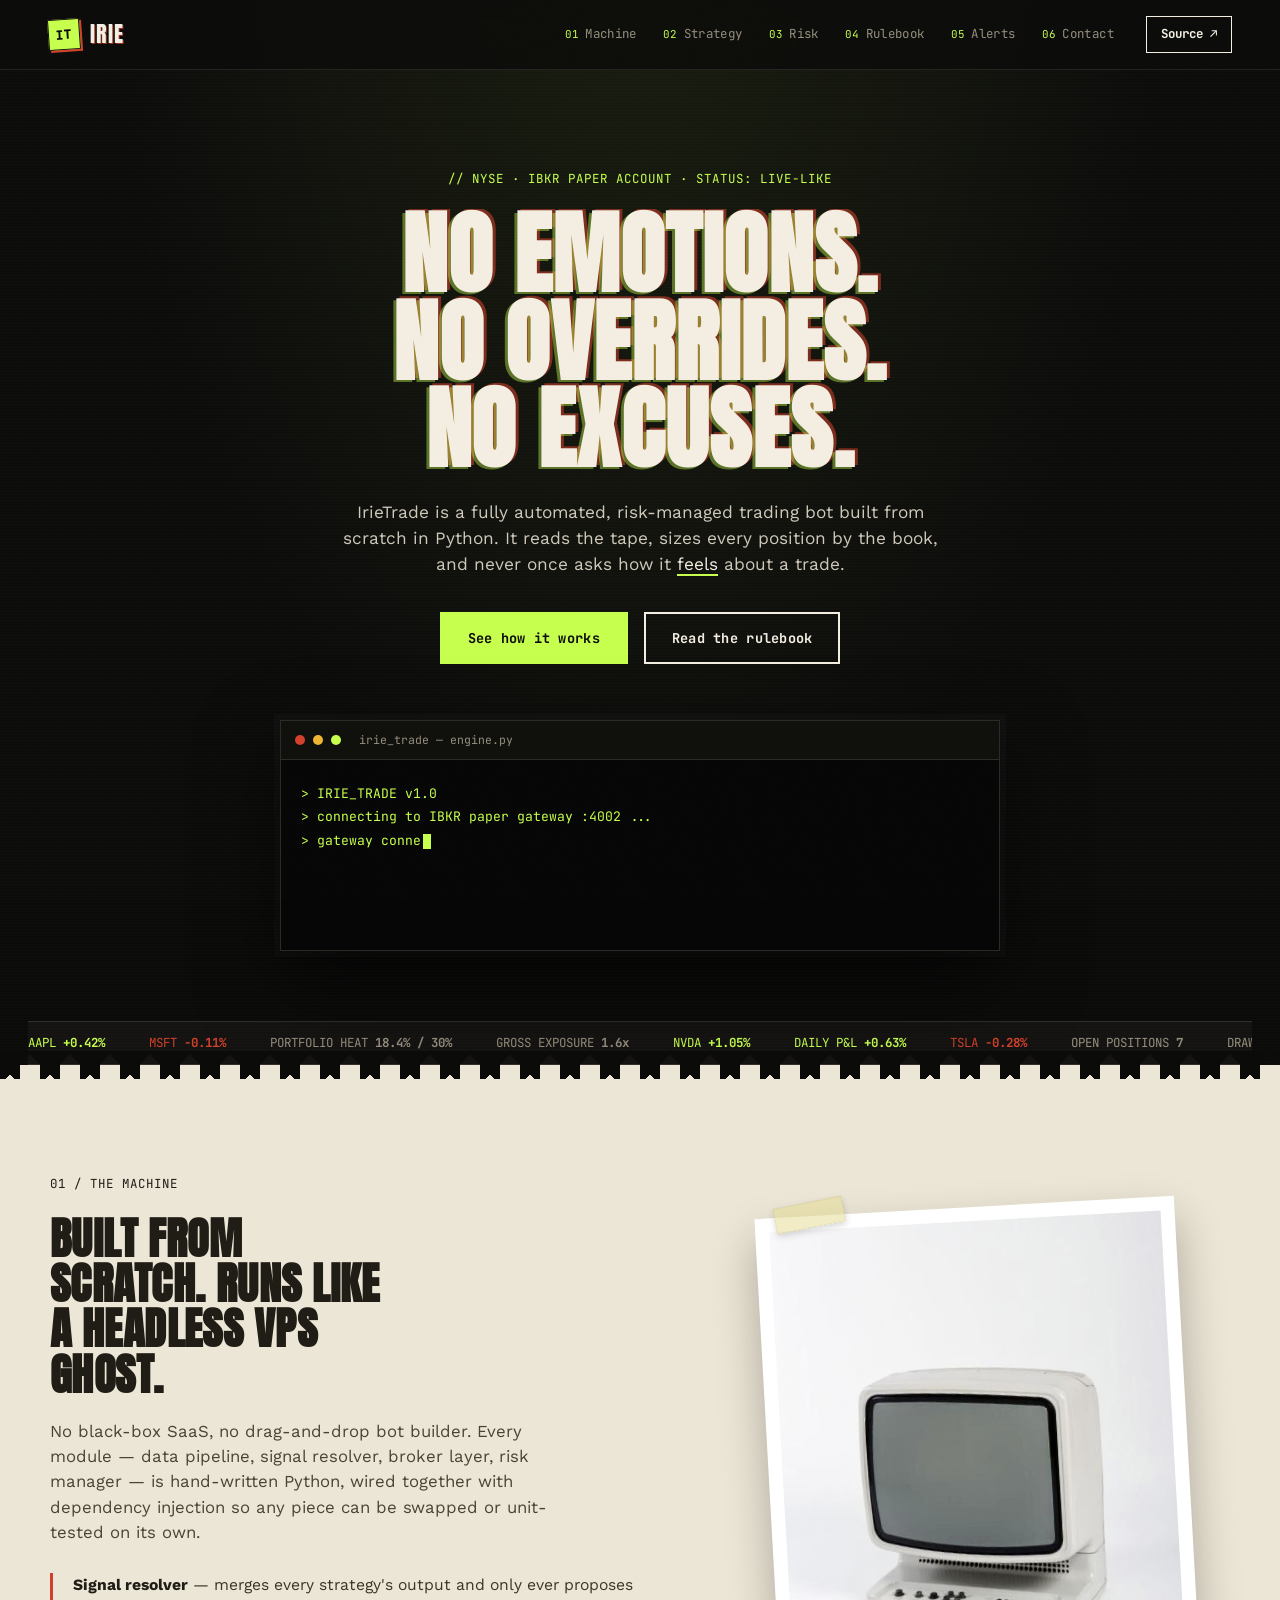
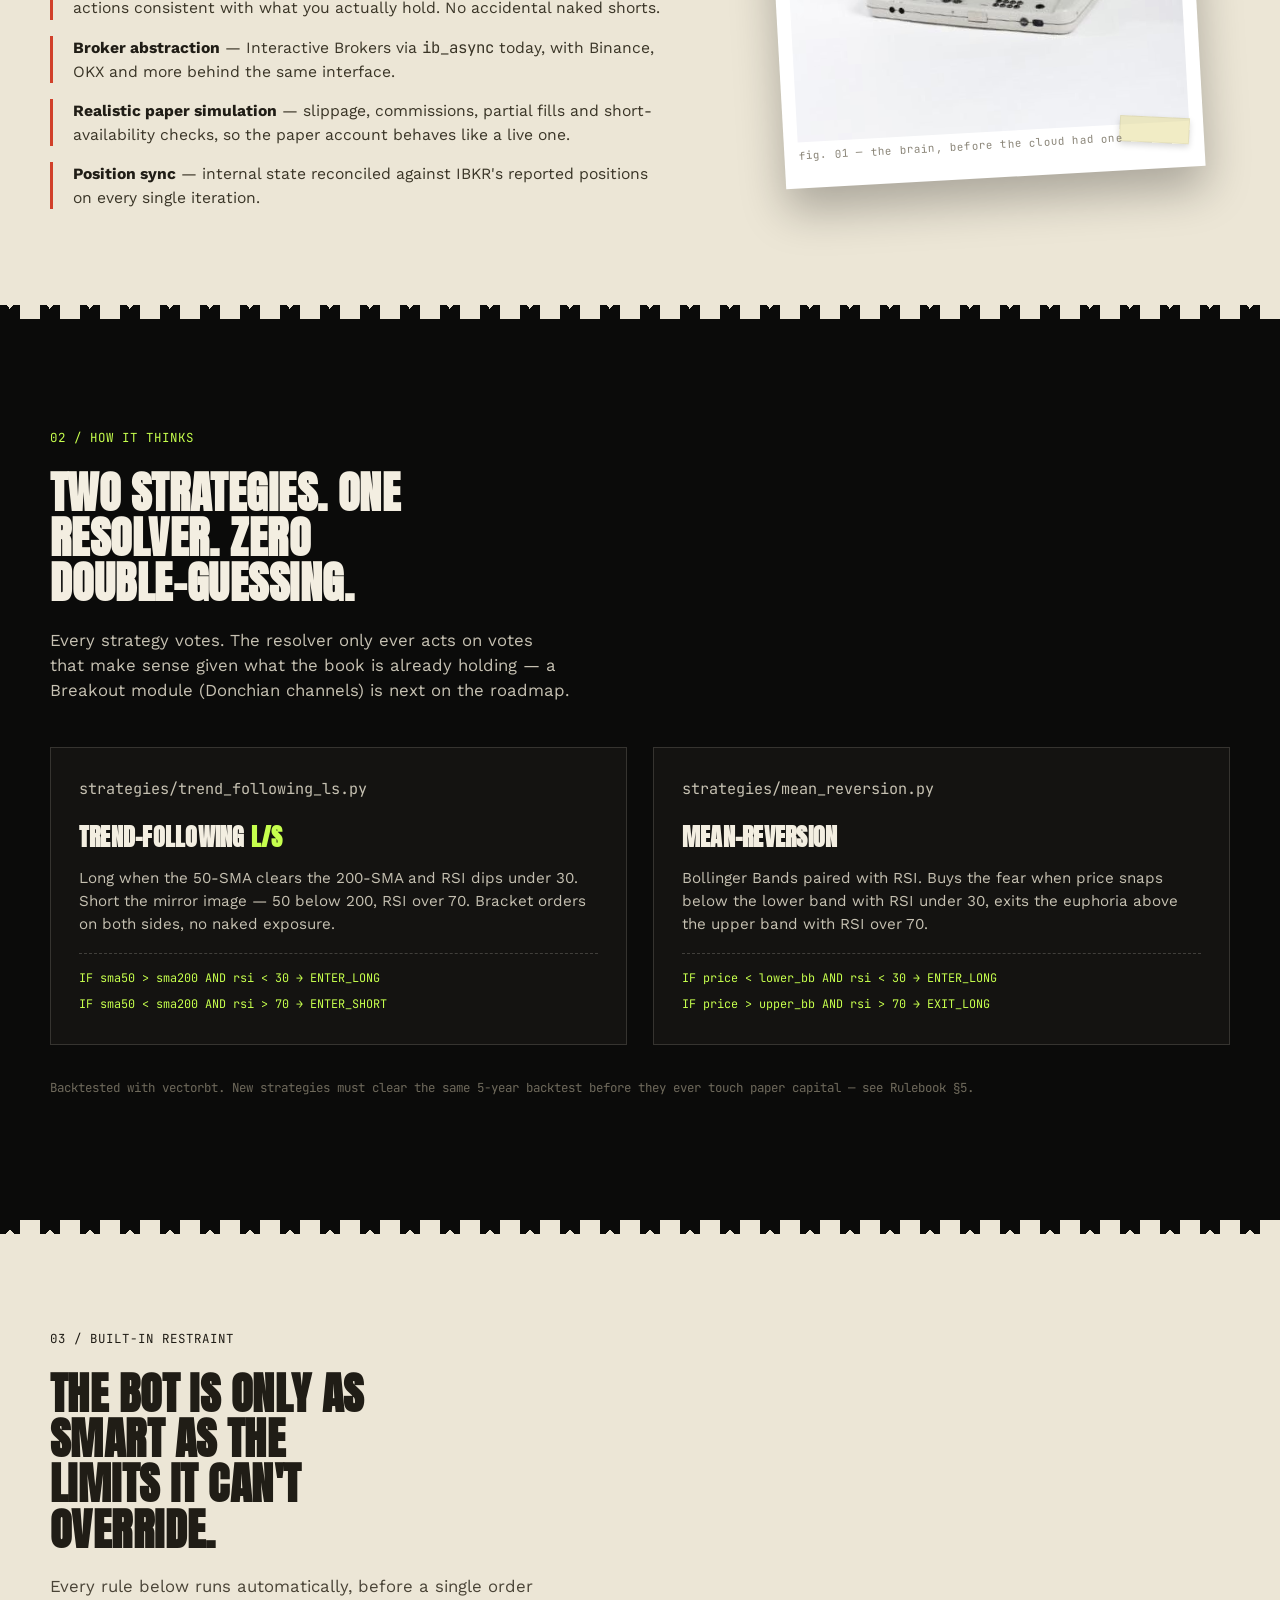
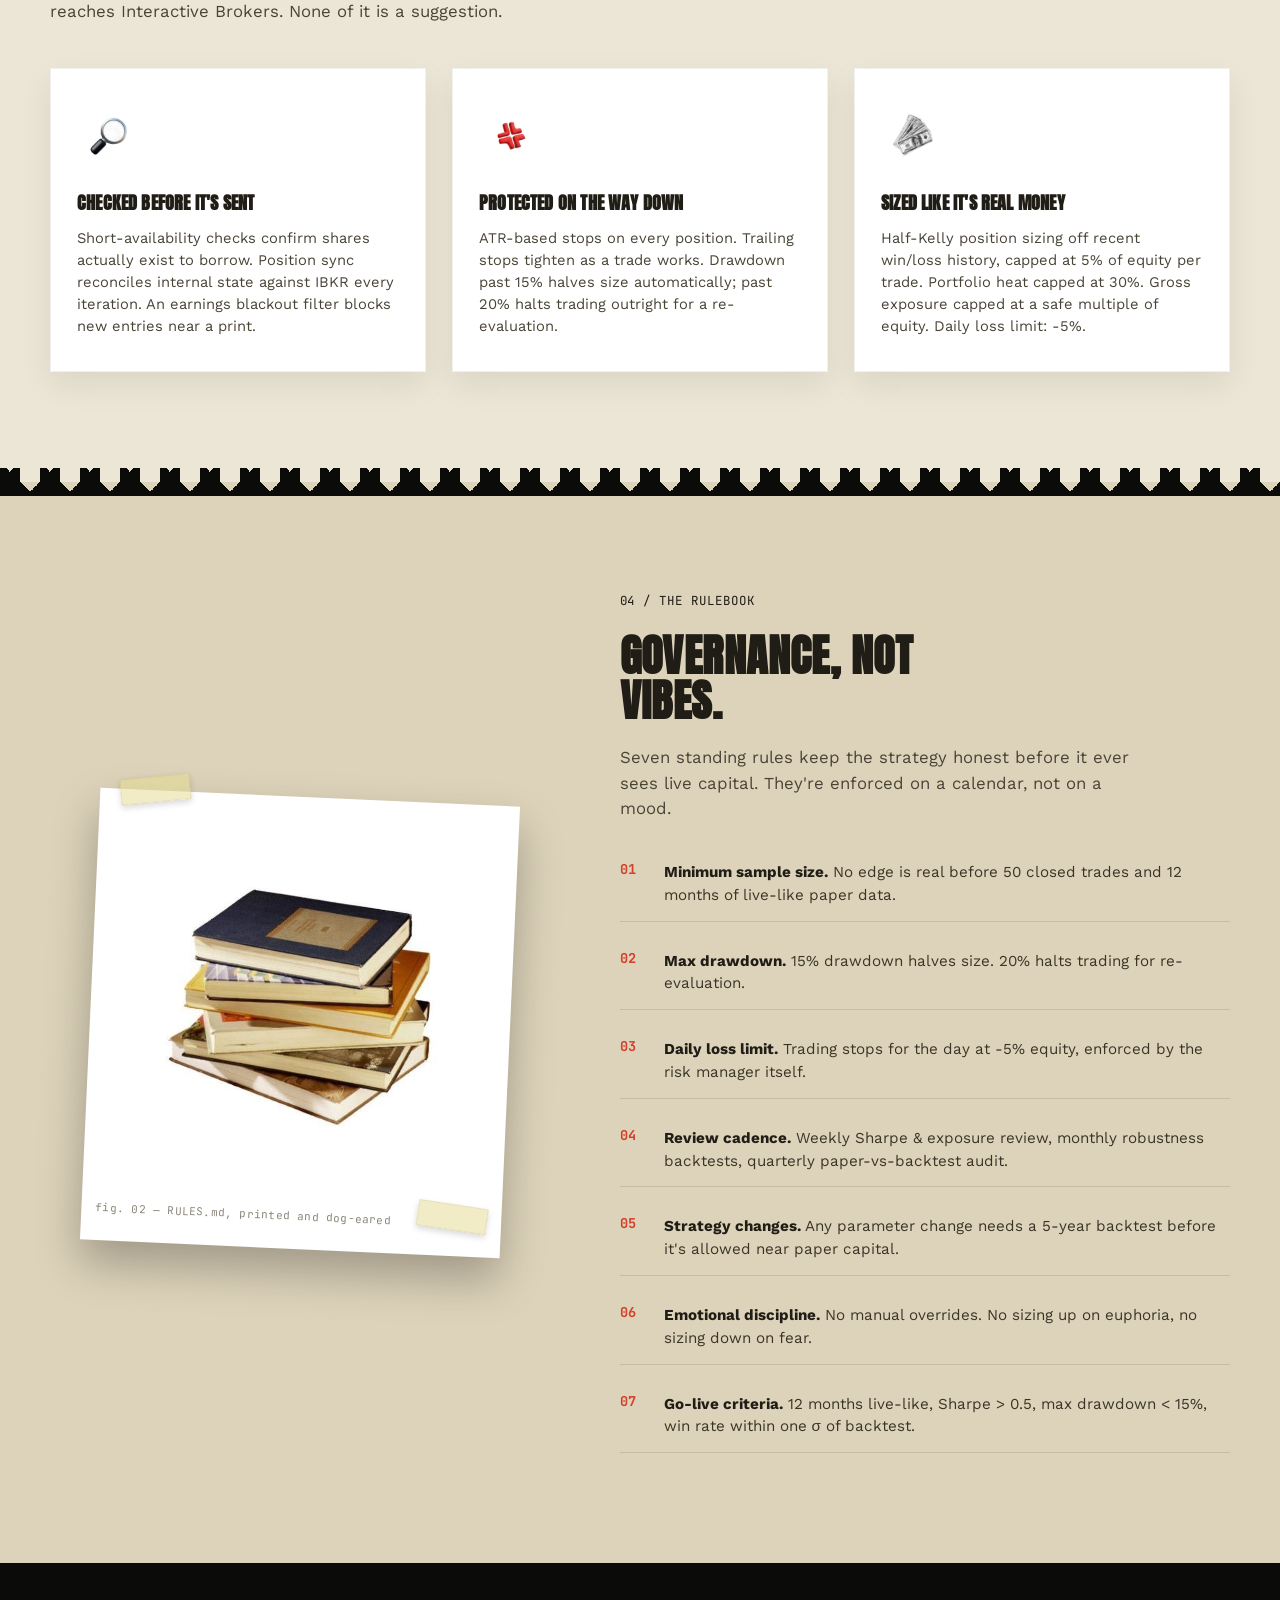
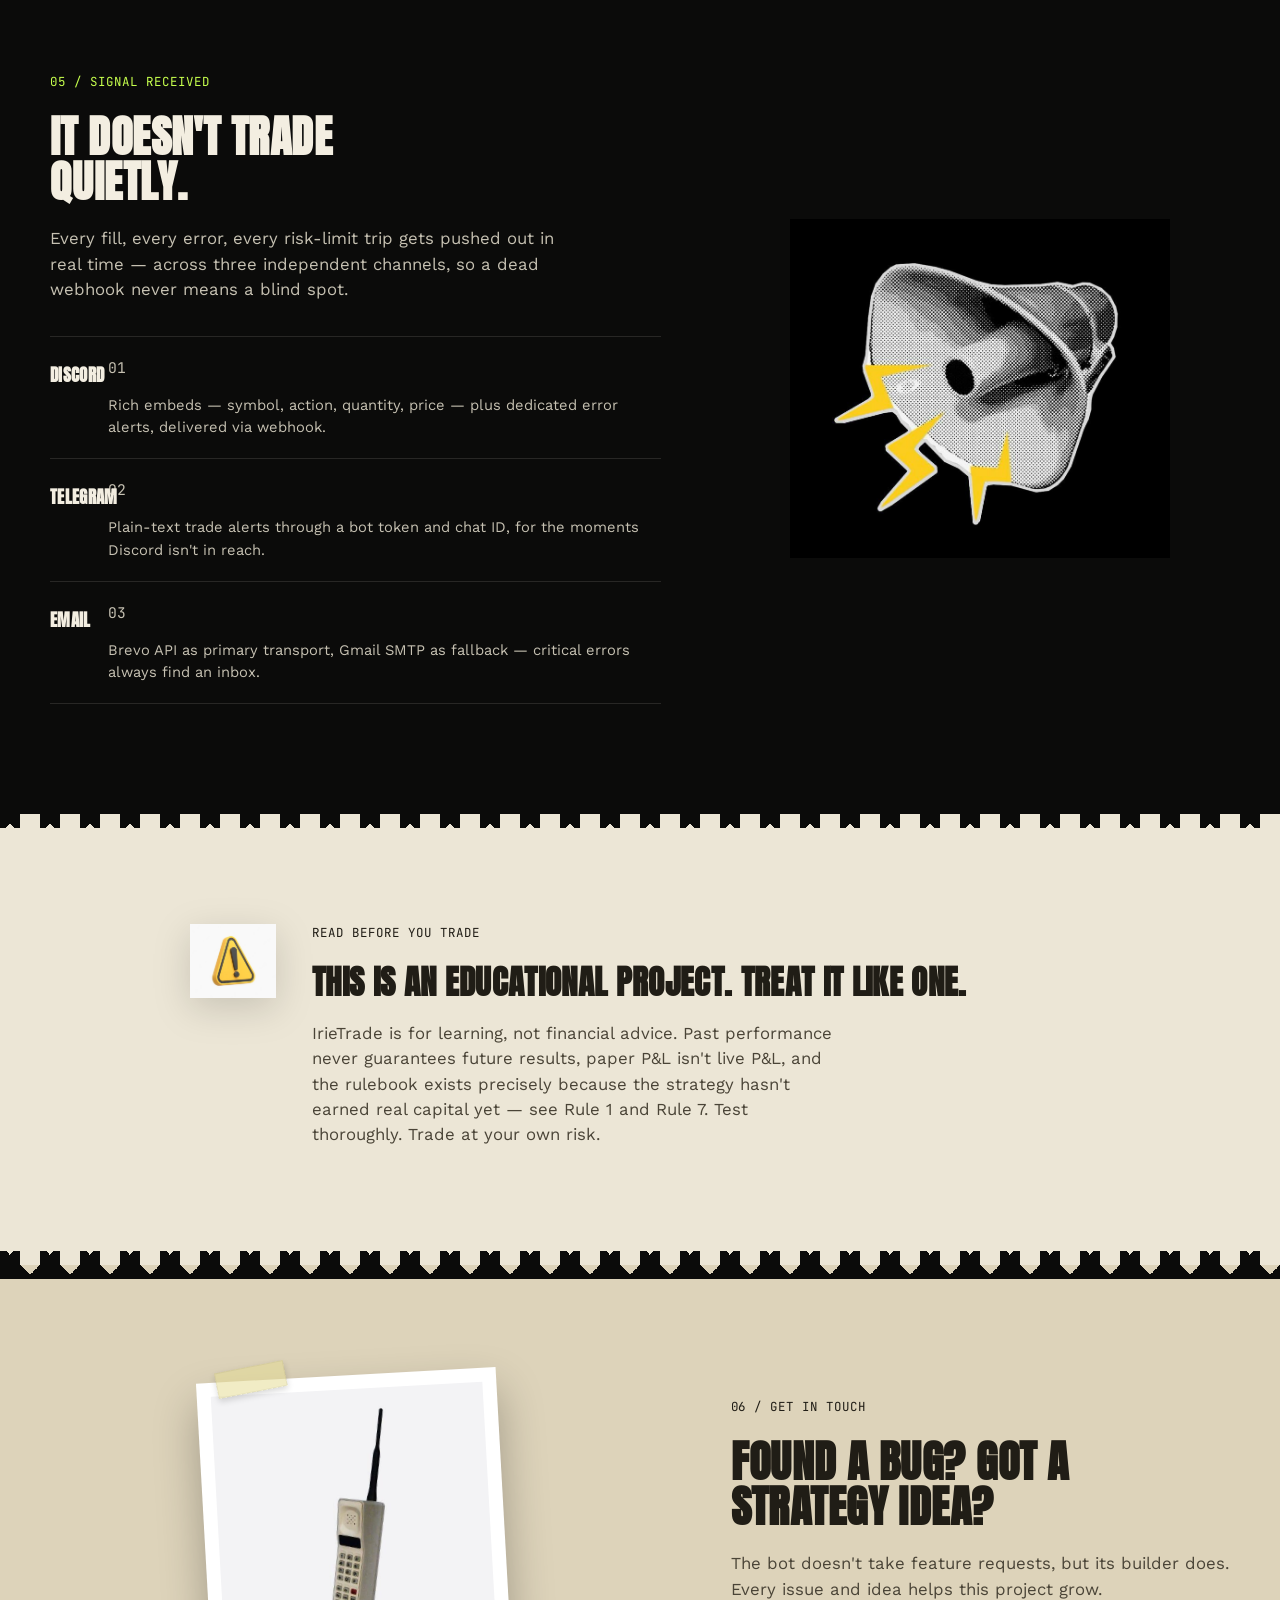
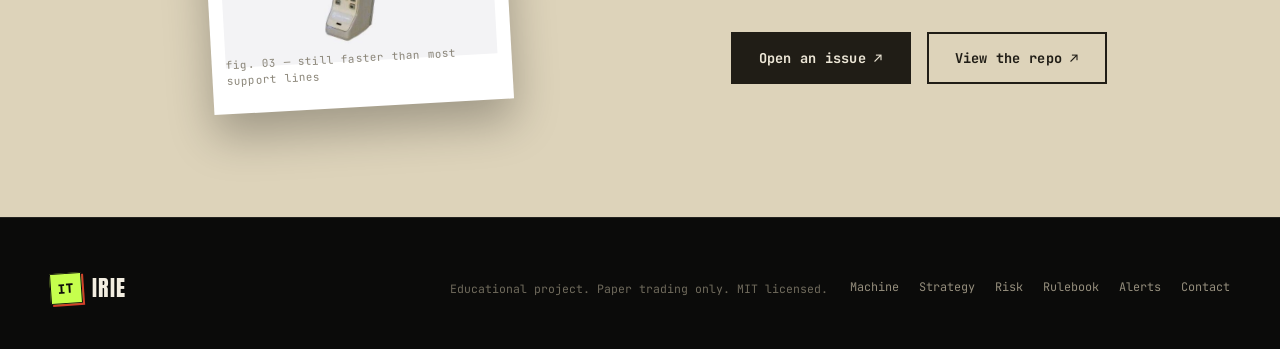
==== commit d0a76f55: "fix: remove old files and add new assets for updated project structure" ====
--- a/index.html
+++ b/index.html
@@ -1,305 +1,275 @@
 <!DOCTYPE html>
 <html lang="en">
 <head>
-  <meta charset="UTF-8" />
-  <meta name="viewport" content="width=device-width, initial-scale=1.0" />
-  <title>Irie Trading Bot |  Docs</title>
-  <meta name="description" content="A responsive early-2000s retro documentation site for the Irie Trading Bot." />
-  <link rel="stylesheet" href="style.css" />
+<meta charset="UTF-8">
+<meta name="viewport" content="width=device-width, initial-scale=1.0">
+<title>IRIE — Automated NYSE Trading Bot</title>
+<meta name="description" content="IrieTrade: a fully automated, risk-managed trading bot for the NYSE. Multi-strategy engine, hard risk limits, zero emotional overrides.">
+<link rel="preconnect" href="https://fonts.googleapis.com">
+<link rel="preconnect" href="https://fonts.gstatic.com" crossorigin>
+<link href="https://fonts.googleapis.com/css2?family=Anton&family=JetBrains+Mono:wght@400;500;700;800&family=Work+Sans:wght@400;500;600;700&display=swap" rel="stylesheet">
+<link rel="stylesheet" href="css/styles.css">
 </head>
 <body>
-  <a class="skip-link" href="#main">Skip to bot sections</a>
-
-  <div class="float-icon disk" style="top: 12%; left: 3%; animation-duration: 11s;"></div>
-  <div class="float-icon chip" style="top: 28%; right: 5%; animation-duration: 14s;"></div>
-  <div class="float-icon cursor" style="bottom: 18%; left: 8%; animation-duration: 9s;"></div>
-
-  <div class="site-shell">
-    <header>
-      <div class="top-strip">
-        <div class="logo-tile">IRIE<span>bot docs 2.0</span></div>
-        <button class="top-ad" type="button" data-ad data-label="HOT: BOT SIGNALS, PAPER MODE, MARKET DATA"></button>
-        <button class="top-ad" type="button" data-ad data-label="FREE TICKER WALLPAPER PACK"></button>
-      </div>
-      <div class="marquee-bar" aria-label="site updates">
-        <div class="marquee-track">
-          <span>Welcome to Irie Trading Bot </span>
-          <span>multi-strategy engine</span>
-          <span>IBKR execution</span>
-          <span>risk-first automation</span>
-          <span>paper/live switchboard</span>
-        </div>
-      </div>
-    </header>
-
-    <div class="layout">
-      <aside class="side-rail" aria-label="section navigation">
-        <section class="box">
-          <div class="box-title">getting around</div>
-          <div class="box-body">
-            <nav>
-              <ul class="toc-list">
-                <li><a class="toc-link" href="#architecture">Architecture <small>card</small></a></li>
-                <li><a class="toc-link" href="#strategies">Strategies <small>card</small></a></li>
-                <li><a class="toc-link" href="#signal-resolver">Signal resolver <small>card</small></a></li>
-                <li><a class="toc-link" href="#risk-management">Risk controls <small>card</small></a></li>
-                <li><a class="toc-link" href="#data-pipeline">Data pipeline <small>card</small></a></li>
-                <li><a class="toc-link" href="#execution">Execution <small>card</small></a></li>
-                <li><a class="toc-link" href="#notifications">Notifications <small>card</small></a></li>
-                <li><a class="toc-link" href="#backtesting">Backtesting <small>card</small></a></li>
-                <li><a class="toc-link" href="#dashboard">Dashboard <small>card</small></a></li>
-                <li><a class="toc-link" href="#deployment">Deployment <small>card</small></a></li>
-              </ul>
-            </nav>
-          </div>
-        </section>
-
-        <section class="box">
-          <div class="box-title">theme</div>
-          <div class="box-body">
-            <button class="theme-toggle" type="button" data-theme-toggle>toggle retro mode</button>
-          </div>
-        </section>
-
-        <section class="box">
-          <div class="box-title">bot sponsors</div>
-          <div class="box-body ad-stack">
-            <button class="ad-unit market-ad" type="button" data-ad>
-              <span class="ad-pixel ticker"></span>
-              NYSE signal arcade
-              <small>quotes simulated</small>
-            </button>
-            <button class="ad-unit alert-ad" type="button" data-ad>
-              <span class="ad-pixel warning"></span>
-              Risk limit alert pack
-              <small>blinks responsibly</small>
-            </button>
-          </div>
-        </section>
-      </aside>
-
-      <main class="content" id="main">
-        <section class="hero home-hero" aria-labelledby="page-title">
-          <div class="hero-grid"></div>
-          <div class="hero-art"></div>
-          <div class="hero-copy">
-            <span class="hero-kicker">best viewed in 800x600, still works on phones</span>
-            <h1 id="page-title">Irie Trading Bot</h1>
-            <p>A retro operator manual for a modular automated trading system: strategies, signal resolution, risk, execution, dashboards, alerts, testing, and deployment.</p>
-            <div class="hero-buttons">
-              <a class="button" href="architecture.html">Architecture</a>
-              <a class="button" href="strategies.html">Strategies</a>
-              <a class="button" href="risk-management.html">Risk</a>
-              <a class="button" href="deployment.html">Deployment</a>
-            </div>
-          </div>
-        </section>
-
-        <section class="section-window" aria-labelledby="snapshot-title">
-          <div class="window-title"><span id="snapshot-title">system snapshot</span><span>ONLINE</span></div>
-          <div class="intro-grid">
-            <div class="stat-box"><strong>10</strong> documentation portals with full breakdown pages.</div>
-            <div class="stat-box"><strong>2</strong> cable-TV and pale portal directory.</div>
-            <div class="stat-box"><strong>0</strong>  ads</div>
-          </div>
-        </section>
-
-        <section class="section-window" aria-labelledby="cards-title">
-          <div class="window-title"><span id="cards-title">bot modules</span><span>click cards to expand</span></div>
-          <div class="card-grid">
-            <article class="retro-card" id="architecture">
-              <button class="card-trigger" type="button" data-card-toggle aria-expanded="false">
-                <span class="card-image" data-art="architecture"><img src="images/IBM_System360_Model_30.jpg" alt="Vintage IBM System/360 computer installation" loading="lazy" /><span class="image-badge">mainframe map</span></span>
-                <span class="card-label"><strong>Modular Architecture</strong><span>Config, data, strategies, live engine, execution, risk, monitoring, and backtest modules.</span></span>
-              </button>
-              <div class="card-detail">
-                <p>The bot is arranged as independent services connected by clear contracts, so each layer can be swapped, tested, or extended without rewriting the whole system.</p>
-                <div class="card-actions"><a class="button" href="architecture.html">open architecture page</a></div>
-              </div>
-            </article>
-
-            <article class="retro-card" id="strategies">
-              <button class="card-trigger" type="button" data-card-toggle aria-expanded="false">
-                <span class="card-image" data-art="strategies"><img src="images/Bloomberg_Terminal_Museum.jpg" alt="Bloomberg terminal with market screens and keyboard" loading="lazy" /><span class="image-badge">strategy screen</span></span>
-                <span class="card-label"><strong>Multi-Strategy Engine</strong><span>Trend following, mean reversion, and planned breakout logic share one signal language.</span></span>
-              </button>
-              <div class="card-detail">
-                <p>Strategies calculate their own indicators and return normalized signals, allowing the resolver to decide how the portfolio should act.</p>
-                <div class="card-actions"><a class="button" href="strategies.html">open strategies page</a></div>
-              </div>
-            </article>
-
-            <article class="retro-card" id="signal-resolver">
-              <button class="card-trigger" type="button" data-card-toggle aria-expanded="false">
-                <span class="card-image" data-art="signal-resolver"><img src="images/Bloomberg_terminal_keyboard.jpg" alt="Early 2000s Bloomberg terminal keyboard" loading="lazy" /><span class="image-badge">signal keys</span></span>
-                <span class="card-label"><strong>Signal Resolver</strong><span>Merges competing strategy votes and blocks unsafe position transitions.</span></span>
-              </button>
-              <div class="card-detail">
-                <p>The resolver prevents duplicate entries, closes before reversing, and avoids naked shorting by respecting current holdings before issuing orders.</p>
-                <div class="card-actions"><a class="button" href="signal-resolver.html">open resolver page</a></div>
-              </div>
-            </article>
-
-            <article class="retro-card" id="risk-management">
-              <button class="card-trigger" type="button" data-card-toggle aria-expanded="false">
-                <span class="card-image" data-art="risk-management"><img src="images/Chicago.Mercantile.Exchange.jpg" alt="Chicago Mercantile Exchange buildings at dusk" loading="lazy" /><span class="image-badge">risk tower</span></span>
-                <span class="card-label"><strong>Risk Management</strong><span>Kelly sizing, portfolio heat, exposure limits, daily loss guards, drawdown controls, and ATR stops.</span></span>
-              </button>
-              <div class="card-detail">
-                <p>Risk is treated as the operating system: every trade must pass position sizing, exposure, loss-limit, and stop-placement checks.</p>
-                <div class="card-actions"><a class="button" href="risk-management.html">open risk page</a></div>
-              </div>
-            </article>
-
-            <article class="retro-card" id="data-pipeline">
-              <button class="card-trigger" type="button" data-card-toggle aria-expanded="false">
-                <span class="card-image" data-art="data-pipeline"><img src="images/DM_IBM_S360.jpg" alt="IBM System/360 computer and operator console" loading="lazy" /><span class="image-badge">data room</span></span>
-                <span class="card-label"><strong>Data Pipeline</strong><span>Fetching, caching, rate limiting, and provider abstraction for new data sources.</span></span>
-              </button>
-              <div class="card-detail">
-                <p>The pipeline fetches market bars, caches reusable data, protects provider limits, and keeps the rest of the bot independent from source-specific quirks.</p>
-                <div class="card-actions"><a class="button" href="data-pipeline.html">open data page</a></div>
-              </div>
-            </article>
-
-            <article class="retro-card" id="execution">
-              <button class="card-trigger" type="button" data-card-toggle aria-expanded="false">
-                <span class="card-image" data-art="execution"><img src="images/Bloomberg_terminal_keyboard.jpg" alt="Financial terminal keyboard used for trading commands" loading="lazy" /><span class="image-badge">order keys</span></span>
-                <span class="card-label"><strong>Execution</strong><span>IBKR integration, paper/live modes, market orders, bracket orders, and broker adapters.</span></span>
-              </button>
-              <div class="card-detail">
-                <p>The execution layer translates approved portfolio intent into broker-ready orders while preserving a paper-mode safety lane.</p>
-                <div class="card-actions"><a class="button" href="execution.html">open execution page</a></div>
-              </div>
-            </article>
-
-            <article class="retro-card" id="notifications">
-              <button class="card-trigger" type="button" data-card-toggle aria-expanded="false">
-                <span class="card-image" data-art="notifications"><img src="images/Motorolaradiobeeper.jpg" alt="Vintage Motorola radio pager" loading="lazy" /><span class="image-badge">pager ping</span></span>
-                <span class="card-label"><strong>Notifications</strong><span>Discord webhooks and Telegram bots for trade, error, and status updates.</span></span>
-              </button>
-              <div class="card-detail">
-                <p>Alerts keep the operator informed when trades fire, safeguards trip, connectivity changes, or background services need attention.</p>
-                <div class="card-actions"><a class="button" href="notifications.html">open alerts page</a></div>
-              </div>
-            </article>
-
-            <article class="retro-card" id="backtesting">
-              <button class="card-trigger" type="button" data-card-toggle aria-expanded="false">
-                <span class="card-image" data-art="backtesting"><img src="images/360-91-panel.jpg" alt="IBM System/360 Model 91 operator panel" loading="lazy" /><span class="image-badge">history lab</span></span>
-                <span class="card-label"><strong>Backtesting</strong><span>Historical validation, performance metrics, and a path toward multi-strategy simulation.</span></span>
-              </button>
-              <div class="card-detail">
-                <p>The backtesting engine measures strategy behavior before live deployment, highlighting returns, drawdown, win rate, Sharpe, and trade quality.</p>
-                <div class="card-actions"><a class="button" href="backtesting.html">open backtesting page</a></div>
-              </div>
-            </article>
-
-            <article class="retro-card" id="dashboard">
-              <button class="card-trigger" type="button" data-card-toggle aria-expanded="false">
-                <span class="card-image" data-art="dashboard"><img src="images/Bloomberg_Terminal_Museum.jpg" alt="Bloomberg terminal dashboard screens" loading="lazy" /><span class="image-badge">live console</span></span>
-                <span class="card-label"><strong>FastAPI Dashboard</strong><span>Local browser views for positions, equity, health, signals, and live bot state.</span></span>
-              </button>
-              <div class="card-detail">
-                <p>The dashboard exposes operational endpoints and human-readable views for monitoring the bot without tailing logs all day.</p>
-                <div class="card-actions"><a class="button" href="dashboard.html">open dashboard page</a></div>
-              </div>
-            </article>
-
-            <article class="retro-card" id="deployment">
-              <button class="card-trigger" type="button" data-card-toggle aria-expanded="false">
-                <span class="card-image" data-art="deployment"><img src="images/IBM360-65-1.corestore.jpg" alt="IBM System/360 Model 65 operator console" loading="lazy" /><span class="image-badge">server rack</span></span>
-                <span class="card-label"><strong>Deployment</strong><span>Oracle Cloud VPS, Docker, systemd, secrets, networking, and server hardening.</span></span>
-              </button>
-              <div class="card-detail">
-                <p>Deployment turns the bot into a managed service with predictable startup, logs, environment files, firewall rules, and recovery behavior.</p>
-                <div class="card-actions"><a class="button" href="deployment.html">open deployment page</a></div>
-              </div>
-            </article>
-          </div>
-        </section>
-      </main>
-
-      <aside class="right-rail" aria-label="ads and project links">
-        <section class="box">
-          <div class="box-title">finance bot ads</div>
-          <div class="box-body ad-stack">
-            <button class="ad-unit market-ad" type="button" data-ad>
-              <span class="ad-pixel ticker"></span>
-              Signal blender 3000
-              <small>BUY SELL HOLD</small>
-            </button>
-            <button class="ad-unit bot-ad" type="button" data-ad>
-              <span class="ad-pixel robot"></span>
-              Paper trading cafe
-              <small>latte not included</small>
-            </button>
-            <button class="ad-unit alert-ad" type="button" data-ad>
-              <span class="ad-pixel warning"></span>
-              ATR stop-o-matic
-              <small>demo only</small>
-            </button>
-          </div>
-        </section>
-
-        <section class="box">
-          <div class="box-title">project links</div>
-          <div class="box-body social-grid">
-            <a href="https://github.com/Native-254/trading-bot" target="_blank" rel="noreferrer">GitHub project</a>
-            <a href="https://www.linkedin.com/in/munene-howell-146163202/" target="_blank" rel="noreferrer">LinkedIn</a>
-            <a href="https://x.com/howie2541" target="_blank" rel="noreferrer">X / Twitter</a>
-          </div>
-        </section>
-
-        <section class="box">
-          <div class="box-title">site search</div>
-          <div class="box-body">
-            <form class="site-search" data-site-search>
-              <label for="site-search">Search for:</label>
-              <input id="site-search" type="search" value="risk manager" autocomplete="off" />
-              <button class="plain-button" type="submit">Yahoo-style Search</button>
-              <div class="search-results" data-search-results aria-live="polite"></div>
-            </form>
-          </div>
-        </section>
-
-        <section class="box">
-          <div class="box-title">local directory</div>
-          <div class="box-body directory-grid">
-            <a href="architecture.html">Architecture</a>
-            <a href="strategies.html">Strategies</a>
-            <a href="signal-resolver.html">Resolver</a>
-            <a href="risk-management.html">Risk</a>
-            <a href="data-pipeline.html">Data</a>
-            <a href="execution.html">Execution</a>
-            <a href="notifications.html">Alerts</a>
-            <a href="backtesting.html">Backtests</a>
-            <a href="dashboard.html">Dashboard</a>
-            <a href="deployment.html">Deploy</a>
-          </div>
-        </section>
-      </aside>
-    </div>
-
-    <footer class="footer">
-      <div class="footer-icons" aria-label="retro footer badges">
-        <a class="footer-icon" href="index.html">HOME</a>
-        <a class="footer-icon" href="architecture.html">SYS MAP</a>
-        <a class="footer-icon" href="risk-management.html">RISK</a>
-        <a class="footer-icon" href="dashboard.html">LIVE</a>
-        <a class="footer-icon" href="deployment.html">VPS</a>
-      </div>
-      <a href="index.html">home</a> |
-      <a href="architecture.html">architecture</a> |
-      <a href="strategies.html">strategies</a> |
-      <a href="deployment.html">deployment</a>
-      <br />
-      Irie Trading Bot retro documentation. Best viewed anywhere now.
-      <br />
-      visitor count: <span class="counter" data-counter>000128</span>
-    </footer>
-  </div>
-
-  <script src="site.js"></script>
+
+<div class="grain-overlay" aria-hidden="true"></div>
+
+<!-- NAV -->
+<header class="site-nav" id="siteNav">
+  <div class="nav-inner">
+    <a href="#top" class="logo" aria-label="IrieTrade home">
+      <span class="logo-badge">IT</span>
+      <span class="logo-word" data-text="IRIE">IRIE</span>
+    </a>
+    <nav class="nav-links" id="navLinks">
+      <a href="#machine"><span>01</span>Machine</a>
+      <a href="#strategy"><span>02</span>Strategy</a>
+      <a href="#risk"><span>03</span>Risk</a>
+      <a href="#rulebook"><span>04</span>Rulebook</a>
+      <a href="#alerts"><span>05</span>Alerts</a>
+      <a href="#contact"><span>06</span>Contact</a>
+    </nav>
+    <a class="nav-cta" href="https://github.com/Native-254/IrieTrade" target="_blank" rel="noopener">
+      Source ↗
+    </a>
+    <button class="nav-toggle" id="navToggle" aria-label="Toggle menu" aria-expanded="false">
+      <span></span><span></span><span></span>
+    </button>
+  </div>
+</header>
+
+<!-- HERO -->
+<section class="hero" id="top">
+  <div class="scanlines" aria-hidden="true"></div>
+  <div class="hero-inner">
+    <p class="eyebrow mono">// NYSE · IBKR PAPER ACCOUNT · STATUS: LIVE-LIKE</p>
+    <h1 class="hero-title glitch" data-text="NO EMOTIONS.&#10;NO OVERRIDES.&#10;NO EXCUSES.">NO EMOTIONS.<br>NO OVERRIDES.<br>NO EXCUSES.</h1>
+    <p class="hero-sub">IrieTrade is a fully automated, risk-managed trading bot built from scratch in Python. It reads the tape, sizes every position by the book, and never once asks how it <em>feels</em> about a trade.</p>
+    <div class="hero-actions">
+      <a href="#machine" class="btn btn-primary">See how it works</a>
+      <a href="#rulebook" class="btn btn-ghost">Read the rulebook</a>
+    </div>
+  </div>
+
+  <div class="terminal-window" role="img" aria-label="Terminal boot sequence showing IrieTrade initializing">
+    <div class="terminal-bar">
+      <span class="dot red"></span><span class="dot amber"></span><span class="dot green"></span>
+      <span class="terminal-title mono">irie_trade — engine.py</span>
+    </div>
+    <pre class="terminal-body mono" id="terminalBody"></pre>
+  </div>
+
+  <div class="ticker" aria-hidden="true">
+    <div class="ticker-track" id="tickerTrack"></div>
+  </div>
+</section>
+
+<!-- MACHINE / ARCHITECTURE -->
+<section class="section paper" id="machine">
+  <div class="torn-edge torn-top" aria-hidden="true"></div>
+  <div class="section-inner grid-2">
+    <div class="section-copy">
+      <p class="eyebrow mono ink">01 / THE MACHINE</p>
+      <h2 class="section-title">Built from scratch. Runs like a headless VPS ghost.</h2>
+      <p class="section-lead">No black-box SaaS, no drag-and-drop bot builder. Every module — data pipeline, signal resolver, broker layer, risk manager — is hand-written Python, wired together with dependency injection so any piece can be swapped or unit-tested on its own.</p>
+      <ul class="feature-list">
+        <li><strong>Signal resolver</strong> — merges every strategy's output and only ever proposes actions consistent with what you actually hold. No accidental naked shorts.</li>
+        <li><strong>Broker abstraction</strong> — Interactive Brokers via <code>ib_async</code> today, with Binance, OKX and more behind the same interface.</li>
+        <li><strong>Realistic paper simulation</strong> — slippage, commissions, partial fills and short-availability checks, so the paper account behaves like a live one.</li>
+        <li><strong>Position sync</strong> — internal state reconciled against IBKR's reported positions on every single iteration.</li>
+      </ul>
+    </div>
+    <div class="section-visual">
+      <div class="polaroid rotate-neg">
+        <img src="images/crt-monitor.png" alt="Vintage CRT monitor terminal, representing IrieTrade's headless engine" loading="lazy">
+        <span class="tape tape-tl"></span>
+        <span class="tape tape-br"></span>
+        <p class="polaroid-cap mono">fig. 01 — the brain, before the cloud had one</p>
+      </div>
+    </div>
+  </div>
+  <div class="torn-edge torn-bottom" aria-hidden="true"></div>
+</section>
+
+<!-- STRATEGY -->
+<section class="section black" id="strategy">
+  <div class="section-inner">
+    <p class="eyebrow mono">02 / HOW IT THINKS</p>
+    <h2 class="section-title light">Two strategies. One resolver. Zero double-guessing.</h2>
+    <p class="section-lead light-lead">Every strategy votes. The resolver only ever acts on votes that make sense given what the book is already holding — a Breakout module (Donchian channels) is next on the roadmap.</p>
+
+    <div class="strategy-grid">
+      <article class="strategy-card">
+        <p class="mono strategy-tag">strategies/trend_following_ls.py</p>
+        <h3>Trend-Following <span class="ls">L/S</span></h3>
+        <p>Long when the 50-SMA clears the 200-SMA and RSI dips under 30. Short the mirror image — 50 below 200, RSI over 70. Bracket orders on both sides, no naked exposure.</p>
+        <div class="code-strip mono">
+          <span>IF sma50 &gt; sma200 AND rsi &lt; 30 → ENTER_LONG</span>
+          <span>IF sma50 &lt; sma200 AND rsi &gt; 70 → ENTER_SHORT</span>
+        </div>
+      </article>
+      <article class="strategy-card">
+        <p class="mono strategy-tag">strategies/mean_reversion.py</p>
+        <h3>Mean-Reversion</h3>
+        <p>Bollinger Bands paired with RSI. Buys the fear when price snaps below the lower band with RSI under 30, exits the euphoria above the upper band with RSI over 70.</p>
+        <div class="code-strip mono">
+          <span>IF price &lt; lower_bb AND rsi &lt; 30 → ENTER_LONG</span>
+          <span>IF price &gt; upper_bb AND rsi &gt; 70 → EXIT_LONG</span>
+        </div>
+      </article>
+    </div>
+
+    <p class="strategy-footnote mono">Backtested with vectorbt. New strategies must clear the same 5-year backtest before they ever touch paper capital — see Rulebook §5.</p>
+  </div>
+</section>
+
+<!-- RISK MANAGEMENT -->
+<section class="section paper" id="risk">
+  <div class="torn-edge torn-top" aria-hidden="true"></div>
+  <div class="section-inner">
+    <p class="eyebrow mono ink">03 / BUILT-IN RESTRAINT</p>
+    <h2 class="section-title">The bot is only as smart as the limits it can't override.</h2>
+    <p class="section-lead">Every rule below runs automatically, before a single order reaches Interactive Brokers. None of it is a suggestion.</p>
+
+    <div class="risk-grid">
+      <div class="risk-card">
+        <div class="risk-icon"><img src="images/magnifying-glass.png" alt="Magnifying glass icon, representing verification checks" loading="lazy"></div>
+        <h3>Checked before it's sent</h3>
+        <p>Short-availability checks confirm shares actually exist to borrow. Position sync reconciles internal state against IBKR every iteration. An earnings blackout filter blocks new entries near a print.</p>
+      </div>
+      <div class="risk-card">
+        <div class="risk-icon"><img src="images/shield-cross.png" alt="Red protective cross icon, representing stop-loss and drawdown protection" loading="lazy"></div>
+        <h3>Protected on the way down</h3>
+        <p>ATR-based stops on every position. Trailing stops tighten as a trade works. Drawdown past 15% halves size automatically; past 20% halts trading outright for a re-evaluation.</p>
+      </div>
+      <div class="risk-card">
+        <div class="risk-icon"><img src="images/cash.png" alt="Fanned stack of cash, representing capital and exposure limits" loading="lazy"></div>
+        <h3>Sized like it's real money</h3>
+        <p>Half-Kelly position sizing off recent win/loss history, capped at 5% of equity per trade. Portfolio heat capped at 30%. Gross exposure capped at a safe multiple of equity. Daily loss limit: -5%.</p>
+      </div>
+    </div>
+  </div>
+  <div class="torn-edge torn-bottom" aria-hidden="true"></div>
+</section>
+
+<!-- RULEBOOK -->
+<section class="section paper-dark" id="rulebook">
+  <div class="section-inner grid-2 reverse">
+    <div class="section-visual">
+      <div class="polaroid rotate-pos">
+        <img src="images/books.png" alt="A stack of well-worn books, representing IrieTrade's written governance rules" loading="lazy">
+        <span class="tape tape-tl"></span>
+        <span class="tape tape-br"></span>
+        <p class="polaroid-cap mono">fig. 02 — RULES.md, printed and dog-eared</p>
+      </div>
+    </div>
+    <div class="section-copy">
+      <p class="eyebrow mono ink">04 / THE RULEBOOK</p>
+      <h2 class="section-title">Governance, not vibes.</h2>
+      <p class="section-lead">Seven standing rules keep the strategy honest before it ever sees live capital. They're enforced on a calendar, not on a mood.</p>
+      <ol class="rule-list">
+        <li><strong>Minimum sample size.</strong> No edge is real before 50 closed trades and 12 months of live-like paper data.</li>
+        <li><strong>Max drawdown.</strong> 15% drawdown halves size. 20% halts trading for re-evaluation.</li>
+        <li><strong>Daily loss limit.</strong> Trading stops for the day at -5% equity, enforced by the risk manager itself.</li>
+        <li><strong>Review cadence.</strong> Weekly Sharpe &amp; exposure review, monthly robustness backtests, quarterly paper-vs-backtest audit.</li>
+        <li><strong>Strategy changes.</strong> Any parameter change needs a 5-year backtest before it's allowed near paper capital.</li>
+        <li><strong>Emotional discipline.</strong> No manual overrides. No sizing up on euphoria, no sizing down on fear.</li>
+        <li><strong>Go-live criteria.</strong> 12 months live-like, Sharpe &gt; 0.5, max drawdown &lt; 15%, win rate within one σ of backtest.</li>
+      </ol>
+    </div>
+  </div>
+</section>
+
+<!-- ALERTS -->
+<section class="section black" id="alerts">
+  <div class="section-inner grid-2">
+    <div class="section-copy">
+      <p class="eyebrow mono">05 / SIGNAL RECEIVED</p>
+      <h2 class="section-title light">It doesn't trade quietly.</h2>
+      <p class="section-lead light-lead">Every fill, every error, every risk-limit trip gets pushed out in real time — across three independent channels, so a dead webhook never means a blind spot.</p>
+      <div class="alert-channels">
+        <div class="alert-channel">
+          <p class="mono chan-tag">01</p>
+          <h4>Discord</h4>
+          <p>Rich embeds — symbol, action, quantity, price — plus dedicated error alerts, delivered via webhook.</p>
+        </div>
+        <div class="alert-channel">
+          <p class="mono chan-tag">02</p>
+          <h4>Telegram</h4>
+          <p>Plain-text trade alerts through a bot token and chat ID, for the moments Discord isn't in reach.</p>
+        </div>
+        <div class="alert-channel">
+          <p class="mono chan-tag">03</p>
+          <h4>Email</h4>
+          <p>Brevo API as primary transport, Gmail SMTP as fallback — critical errors always find an inbox.</p>
+        </div>
+      </div>
+    </div>
+    <div class="section-visual">
+      <div class="ear-frame">
+        <img src="images/ear-halftone.png" alt="Halftone illustration of an ear catching lightning-bolt signals, representing real-time alerts" loading="lazy">
+      </div>
+    </div>
+  </div>
+</section>
+
+<!-- DISCLAIMER -->
+<section class="section paper" id="disclaimer">
+  <div class="torn-edge torn-top" aria-hidden="true"></div>
+  <div class="section-inner disclaimer-inner">
+    <div class="warn-icon">
+      <img src="images/warning-triangle.png" alt="Yellow warning triangle icon" loading="lazy">
+    </div>
+    <div>
+      <p class="eyebrow mono ink">READ BEFORE YOU TRADE</p>
+      <h2 class="section-title small">This is an educational project. Treat it like one.</h2>
+      <p class="section-lead">IrieTrade is for learning, not financial advice. Past performance never guarantees future results, paper P&amp;L isn't live P&amp;L, and the rulebook exists precisely because the strategy hasn't earned real capital yet — see Rule 1 and Rule 7. Test thoroughly. Trade at your own risk.</p>
+    </div>
+  </div>
+  <div class="torn-edge torn-bottom" aria-hidden="true"></div>
+</section>
+
+<!-- CONTACT -->
+<section class="section paper-dark" id="contact">
+  <div class="section-inner grid-2">
+    <div class="section-visual">
+      <div class="polaroid rotate-neg small-polaroid">
+        <img src="images/vintage-phone.png" alt="A vintage brick mobile phone, representing the contact section" loading="lazy">
+        <span class="tape tape-tl"></span>
+        <p class="polaroid-cap mono">fig. 03 — still faster than most support lines</p>
+      </div>
+    </div>
+    <div class="section-copy">
+      <p class="eyebrow mono ink">06 / GET IN TOUCH</p>
+      <h2 class="section-title">Found a bug? Got a strategy idea?</h2>
+      <p class="section-lead">The bot doesn't take feature requests, but its builder does. Every issue and idea helps this project grow.</p>
+      <div class="contact-actions">
+        <a href="https://github.com/Native-254/IrieTrade/issues" target="_blank" rel="noopener" class="btn btn-primary">Open an issue ↗</a>
+        <a href="https://github.com/Native-254/IrieTrade" target="_blank" rel="noopener" class="btn btn-ghost">View the repo ↗</a>
+      </div>
+    </div>
+  </div>
+</section>
+
+<!-- FOOTER -->
+<footer class="site-footer">
+  <div class="footer-inner">
+    <a href="#top" class="logo footer-logo">
+      <span class="logo-badge">IT</span>
+      <span class="logo-word" data-text="IRIE">IRIE</span>
+    </a>
+    <p class="mono footer-note">Educational project. Paper trading only. MIT licensed.</p>
+    <nav class="footer-links mono">
+      <a href="#machine">Machine</a>
+      <a href="#strategy">Strategy</a>
+      <a href="#risk">Risk</a>
+      <a href="#rulebook">Rulebook</a>
+      <a href="#alerts">Alerts</a>
+      <a href="#contact">Contact</a>
+    </nav>
+  </div>
+</footer>
+
+<script src="js/script.js"></script>
 </body>
 </html>
--- a/css/styles.css
+++ b/css/styles.css
@@ -0,0 +1,360 @@
+/* ===================================================================
+   IRIE — design tokens
+=================================================================== */
+:root{
+  --black: #0b0b0a;
+  --black-2: #141311;
+  --paper: #ece6d6;
+  --paper-dark: #ddd3ba;
+  --ink: #201d16;
+  --bone: #f3eee1;
+  --faint: #948d7c;
+  --faint-dark: #6f6a5c;
+  --acid: #c6ff4d;
+  --blood: #d1402a;
+  --warn: #eeb531;
+
+  --display: 'Anton', sans-serif;
+  --mono: 'JetBrains Mono', monospace;
+  --body: 'Work Sans', sans-serif;
+
+  --edge: 28px;
+}
+
+*,*::before,*::after{ box-sizing:border-box; }
+html{ scroll-behavior:smooth; }
+body{
+  margin:0;
+  background:var(--black);
+  color:var(--bone);
+  font-family:var(--body);
+  line-height:1.5;
+  -webkit-font-smoothing:antialiased;
+  overflow-x:hidden;
+}
+img{ max-width:100%; display:block; }
+a{ color:inherit; text-decoration:none; }
+ul,ol{ padding:0; margin:0; list-style:none; }
+code{ font-family:var(--mono); }
+.mono{ font-family:var(--mono); }
+.ink{ color:var(--ink) !important; }
+
+@media (prefers-reduced-motion: reduce){
+  *{ animation-duration:0.001ms !important; animation-iteration-count:1 !important; transition-duration:0.001ms !important; scroll-behavior:auto !important; }
+}
+
+/* grain overlay, subtle photocopier noise across whole page */
+.grain-overlay{
+  position:fixed; inset:0; z-index:9999; pointer-events:none;
+  opacity:.05; mix-blend-mode:overlay;
+  background-image:url("data:image/svg+xml,%3Csvg xmlns='http://www.w3.org/2000/svg' width='120' height='120'%3E%3Cfilter id='n'%3E%3CfeTurbulence type='fractalNoise' baseFrequency='0.9' numOctaves='2' stitchTiles='stitch'/%3E%3C/filter%3E%3Crect width='100%25' height='100%25' filter='url(%23n)'/%3E%3C/svg%3E");
+}
+
+/* ===================================================================
+   NAV
+=================================================================== */
+.site-nav{
+  position:fixed; top:0; left:0; right:0; z-index:500;
+  background:rgba(11,11,10,.82);
+  backdrop-filter:blur(10px);
+  border-bottom:1px solid rgba(243,238,225,.1);
+}
+.nav-inner{
+  max-width:1240px; margin:0 auto; padding:16px 28px;
+  display:flex; align-items:center; gap:32px;
+}
+.logo{ display:flex; align-items:center; gap:10px; margin-right:auto; }
+.logo-badge{
+  font-family:var(--mono); font-weight:800; font-size:.8rem;
+  background:var(--acid); color:var(--black);
+  padding:5px 7px; border:1px solid var(--black);
+  transform:rotate(-4deg);
+  box-shadow:2px 2px 0 var(--blood);
+}
+.logo-word{
+  font-family:var(--display); font-size:1.35rem; letter-spacing:.06em;
+  position:relative; color:var(--bone);
+}
+.logo-word::before{
+  content:attr(data-text);
+  position:absolute; left:1px; top:1px;
+  color:var(--blood); z-index:-1; opacity:.7;
+}
+.nav-links{ display:flex; gap:26px; }
+.nav-links a{
+  font-family:var(--mono); font-size:.78rem; letter-spacing:.03em;
+  color:var(--faint); display:flex; gap:6px; align-items:baseline;
+  transition:color .15s;
+}
+.nav-links a span{ color:var(--acid); font-size:.68rem; }
+.nav-links a:hover{ color:var(--bone); }
+.nav-cta{
+  font-family:var(--mono); font-size:.78rem; font-weight:700;
+  border:1px solid var(--bone); padding:8px 14px;
+  transition:background .15s, color .15s;
+  white-space:nowrap;
+}
+.nav-cta:hover{ background:var(--bone); color:var(--black); }
+.nav-toggle{ display:none; }
+
+/* ===================================================================
+   HERO
+=================================================================== */
+.hero{
+  position:relative; padding:170px 28px 0;
+  min-height:100vh; display:flex; flex-direction:column; align-items:center;
+  text-align:center; overflow:hidden;
+  background:
+    radial-gradient(ellipse at 50% -10%, rgba(198,255,77,.08), transparent 60%),
+    var(--black);
+}
+.scanlines{
+  position:absolute; inset:0; pointer-events:none; opacity:.35;
+  background:repeating-linear-gradient(0deg, rgba(255,255,255,.035) 0px, rgba(255,255,255,.035) 1px, transparent 1px, transparent 3px);
+}
+.hero-inner{ max-width:900px; position:relative; z-index:2; }
+.eyebrow{
+  font-size:.78rem; letter-spacing:.08em; color:var(--acid);
+  margin:0 0 22px;
+}
+.hero-title{
+  font-family:var(--display);
+  font-size:clamp(2.6rem, 7vw, 5.6rem);
+  line-height:.98; letter-spacing:.01em;
+  margin:0 0 26px;
+  text-transform:uppercase;
+}
+.glitch{ position:relative; color:var(--bone); }
+.glitch::before, .glitch::after{
+  content:attr(data-text); white-space:pre;
+  position:absolute; left:0; top:0; width:100%;
+  overflow:hidden;
+}
+.glitch::before{ color:var(--blood); transform:translate(3px,-2px); opacity:.55; z-index:-1; }
+.glitch::after{ color:var(--acid); transform:translate(-3px,2px); opacity:.4; z-index:-1; }
+
+.hero-sub{
+  font-size:1.08rem; color:#cfc9ba; max-width:620px; margin:0 auto 34px;
+}
+.hero-sub em{ color:var(--bone); font-style:normal; border-bottom:2px solid var(--acid); }
+.hero-actions{ display:flex; gap:16px; justify-content:center; flex-wrap:wrap; margin-bottom:56px; }
+
+.btn{
+  font-family:var(--mono); font-weight:700; font-size:.85rem; letter-spacing:.02em;
+  padding:14px 26px; display:inline-block; border:2px solid transparent; transition:all .15s;
+}
+.btn-primary{ background:var(--acid); color:var(--black); border-color:var(--acid); }
+.btn-primary:hover{ background:transparent; color:var(--acid); }
+.btn-ghost{ border-color:var(--bone); color:var(--bone); }
+.btn-ghost:hover{ background:var(--bone); color:var(--black); }
+
+/* terminal */
+.terminal-window{
+  position:relative; z-index:2; width:100%; max-width:720px;
+  background:#050605; border:1px solid #2b2a24;
+  box-shadow:0 30px 80px rgba(0,0,0,.6), 0 0 0 6px rgba(255,255,255,.02);
+  margin-bottom:70px; text-align:left;
+}
+.terminal-bar{
+  display:flex; align-items:center; gap:8px;
+  padding:10px 14px; border-bottom:1px solid #2b2a24; background:#0f0f0c;
+}
+.dot{ width:10px; height:10px; border-radius:50%; }
+.dot.red{ background:var(--blood); }
+.dot.amber{ background:var(--warn); }
+.dot.green{ background:var(--acid); }
+.terminal-title{ margin-left:10px; font-size:.72rem; color:var(--faint); }
+.terminal-body{
+  margin:0; padding:22px 20px 26px; min-height:190px;
+  color:var(--acid); font-size:.82rem; line-height:1.8;
+  white-space:pre-wrap; word-break:break-word;
+}
+.terminal-body .cursor{
+  display:inline-block; width:8px; height:15px; background:var(--acid);
+  margin-left:2px; vertical-align:middle; animation:blink 1s steps(1) infinite;
+}
+@keyframes blink{ 50%{ opacity:0; } }
+
+/* ticker */
+.ticker{
+  width:100%; border-top:1px solid rgba(243,238,225,.12); border-bottom:1px solid rgba(243,238,225,.12);
+  background:var(--black-2); overflow:hidden; padding:12px 0;
+}
+.ticker-track{ display:flex; gap:44px; white-space:nowrap; width:max-content; animation:scroll-left 34s linear infinite; }
+.ticker-track span{ font-family:var(--mono); font-size:.78rem; color:var(--faint); }
+.ticker-track span.up{ color:var(--acid); }
+.ticker-track span.down{ color:var(--blood); }
+@keyframes scroll-left{ from{ transform:translateX(0); } to{ transform:translateX(-50%); } }
+
+/* ===================================================================
+   SECTIONS — shared
+=================================================================== */
+.section{ position:relative; padding:110px 28px; }
+.section.black{ background:var(--black); }
+.section.paper{ background:var(--paper); color:var(--ink); }
+.section.paper-dark{ background:var(--paper-dark); color:var(--ink); }
+.section-inner{ max-width:1180px; margin:0 auto; position:relative; z-index:2; }
+
+.grid-2{ display:grid; grid-template-columns:1.1fr .9fr; gap:70px; align-items:center; }
+.grid-2.reverse{ grid-template-columns:.9fr 1.1fr; }
+.grid-2.reverse .section-visual{ order:-1; }
+
+.section-title{
+  font-family:var(--display); text-transform:uppercase;
+  font-size:clamp(1.9rem, 3.4vw, 3rem); line-height:1.04; letter-spacing:.01em;
+  margin:0 0 22px; max-width:16ch;
+}
+.section-title.light{ color:var(--bone); }
+.section-title.small{ font-size:clamp(1.5rem,2.6vw,2.1rem); max-width:none; }
+.section-lead{ font-size:1.05rem; max-width:52ch; color:#4a4437; margin:0 0 8px; }
+.section-lead.light-lead{ color:#c6c1b2; }
+
+/* torn paper edges between sections */
+.torn-edge{
+  position:absolute; left:0; right:0; height:var(--edge); z-index:3;
+  background-size:40px var(--edge); background-repeat:repeat-x;
+}
+.torn-top{
+  top:0;
+  background-image:linear-gradient(135deg, var(--black) 50%, transparent 50%), linear-gradient(-135deg, var(--black) 50%, transparent 50%);
+  background-position:0 0, 20px 0;
+  transform:translateY(-50%);
+}
+.torn-bottom{
+  bottom:0;
+  background-image:linear-gradient(45deg, var(--black) 50%, transparent 50%), linear-gradient(-45deg, var(--black) 50%, transparent 50%);
+  background-position:0 100%, 20px 100%;
+  transform:translateY(50%);
+}
+
+/* feature list */
+.feature-list{ margin-top:28px; display:flex; flex-direction:column; gap:16px; }
+.feature-list li{
+  padding-left:20px; border-left:3px solid var(--blood); font-size:.98rem; color:#3a3527;
+}
+.feature-list strong{ color:var(--ink); }
+
+/* polaroid / taped photo treatment */
+.polaroid{
+  position:relative; background:#fff; padding:14px 14px 46px;
+  box-shadow:0 22px 45px rgba(0,0,0,.28);
+  max-width:420px; margin:0 auto;
+}
+.polaroid.rotate-neg{ transform:rotate(-3.2deg); }
+.polaroid.rotate-pos{ transform:rotate(2.6deg); }
+.polaroid img{ width:100%; }
+.polaroid-cap{
+  position:absolute; bottom:14px; left:14px; right:14px;
+  font-size:.68rem; color:#8a8578; letter-spacing:.02em;
+}
+.tape{
+  position:absolute; width:70px; height:26px;
+  background:rgba(230,220,150,.55);
+  border:1px solid rgba(0,0,0,.05);
+  box-shadow:0 3px 6px rgba(0,0,0,.15);
+}
+.tape-tl{ top:-14px; left:20px; transform:rotate(-8deg); }
+.tape-br{ bottom:26px; right:14px; transform:rotate(6deg); }
+.small-polaroid{ max-width:300px; }
+
+/* strategy cards */
+.strategy-grid{ display:grid; grid-template-columns:1fr 1fr; gap:26px; margin-top:44px; }
+.strategy-card{
+  border:1px solid rgba(243,238,225,.15); padding:30px 28px; background:var(--black-2);
+}
+.strategy-tag{ font-size:.68rem; color:var(--faint-dark); margin:0 0 14px; }
+.strategy-card h3{ font-family:var(--display); text-transform:uppercase; font-size:1.5rem; margin:0 0 12px; letter-spacing:.01em; }
+.strategy-card h3 .ls{ color:var(--acid); }
+.strategy-card p{ color:#c6c1b2; font-size:.95rem; margin:0 0 18px; }
+.code-strip{ display:flex; flex-direction:column; gap:8px; border-top:1px dashed rgba(243,238,225,.2); padding-top:16px; }
+.code-strip span{ font-size:.74rem; color:var(--acid); }
+.strategy-footnote{ margin-top:34px; font-size:.78rem; color:var(--faint-dark); }
+
+/* risk grid */
+.risk-grid{ display:grid; grid-template-columns:repeat(3,1fr); gap:26px; margin-top:44px; }
+.risk-card{
+  background:#fff; padding:34px 26px; box-shadow:0 12px 30px rgba(0,0,0,.08);
+  border:1px solid rgba(0,0,0,.06);
+}
+.risk-icon{ width:64px; height:64px; margin-bottom:22px; }
+.risk-icon img{ width:100%; height:100%; object-fit:contain; }
+.risk-card h3{ font-family:var(--display); text-transform:uppercase; font-size:1.15rem; margin:0 0 10px; letter-spacing:.01em; }
+.risk-card p{ font-size:.92rem; color:#4a4437; margin:0; }
+
+/* rulebook */
+.rule-list{ display:flex; flex-direction:column; gap:14px; margin-top:26px; counter-reset:rule; }
+.rule-list li{
+  position:relative; padding:14px 0 14px 44px; border-bottom:1px solid rgba(32,29,22,.12);
+  font-size:.95rem; color:#3a3527; counter-increment:rule;
+}
+.rule-list li::before{
+  content:counter(rule,decimal-leading-zero);
+  position:absolute; left:0; top:12px; font-family:var(--mono); font-weight:700;
+  color:var(--blood); font-size:.85rem;
+}
+.rule-list strong{ color:var(--ink); }
+
+/* alerts */
+.alert-channels{ display:flex; flex-direction:column; gap:0; margin-top:34px; }
+.alert-channel{ padding:20px 0; border-top:1px solid rgba(243,238,225,.12); display:grid; grid-template-columns:40px 1fr; gap:6px 18px; }
+.alert-channel:last-child{ border-bottom:1px solid rgba(243,238,225,.12); }
+.chan-tag{ color:var(--acid); font-size:.8rem; grid-row:span 2; }
+.alert-channel h4{ margin:0; font-family:var(--display); letter-spacing:.02em; font-size:1.05rem; text-transform:uppercase; }
+.alert-channel p{ margin:0; color:#c6c1b2; font-size:.92rem; grid-column:2; }
+.ear-frame{ background:#000; padding:20px; max-width:380px; margin:0 auto; }
+.ear-frame img{ width:100%; }
+
+/* disclaimer */
+.disclaimer-inner{ display:flex; gap:36px; align-items:flex-start; max-width:900px; }
+.warn-icon{ width:86px; flex:none; }
+.warn-icon img{ filter:drop-shadow(0 10px 18px rgba(0,0,0,.15)); }
+
+/* contact */
+.contact-actions{ display:flex; gap:16px; margin-top:30px; flex-wrap:wrap; }
+.contact-actions .btn-primary{ background:var(--ink); border-color:var(--ink); color:var(--paper); }
+.contact-actions .btn-primary:hover{ background:transparent; color:var(--ink); }
+.contact-actions .btn-ghost{ border-color:var(--ink); color:var(--ink); }
+.contact-actions .btn-ghost:hover{ background:var(--ink); color:var(--paper); }
+
+/* ===================================================================
+   FOOTER
+=================================================================== */
+.site-footer{ background:var(--black); padding:50px 28px 40px; border-top:1px solid rgba(243,238,225,.1); }
+.footer-inner{
+  max-width:1180px; margin:0 auto; display:flex; align-items:center;
+  justify-content:space-between; flex-wrap:wrap; gap:22px;
+}
+.footer-note{ color:var(--faint-dark); font-size:.72rem; }
+.footer-links{ display:flex; gap:20px; }
+.footer-links a{ color:var(--faint); font-size:.74rem; }
+.footer-links a:hover{ color:var(--bone); }
+
+/* ===================================================================
+   REVEAL ON SCROLL
+=================================================================== */
+.reveal{ opacity:0; transform:translateY(24px); transition:opacity .7s ease, transform .7s ease; }
+.reveal.is-visible{ opacity:1; transform:none; }
+
+/* ===================================================================
+   RESPONSIVE
+=================================================================== */
+@media (max-width: 900px){
+  .grid-2, .grid-2.reverse{ grid-template-columns:1fr; gap:44px; }
+  .grid-2.reverse .section-visual{ order:0; }
+  .strategy-grid{ grid-template-columns:1fr; }
+  .risk-grid{ grid-template-columns:1fr; }
+  .nav-links{ display:none; }
+  .nav-cta{ display:none; }
+  .nav-toggle{
+    display:flex; flex-direction:column; gap:5px; background:none; border:none; cursor:pointer; padding:6px;
+  }
+  .nav-toggle span{ width:24px; height:2px; background:var(--bone); }
+  .disclaimer-inner{ flex-direction:column; }
+  .warn-icon{ width:60px; }
+}
+
+@media (max-width: 560px){
+  .hero{ padding-top:140px; }
+  .section{ padding:80px 20px; }
+  .nav-inner{ padding:14px 18px; }
+}
